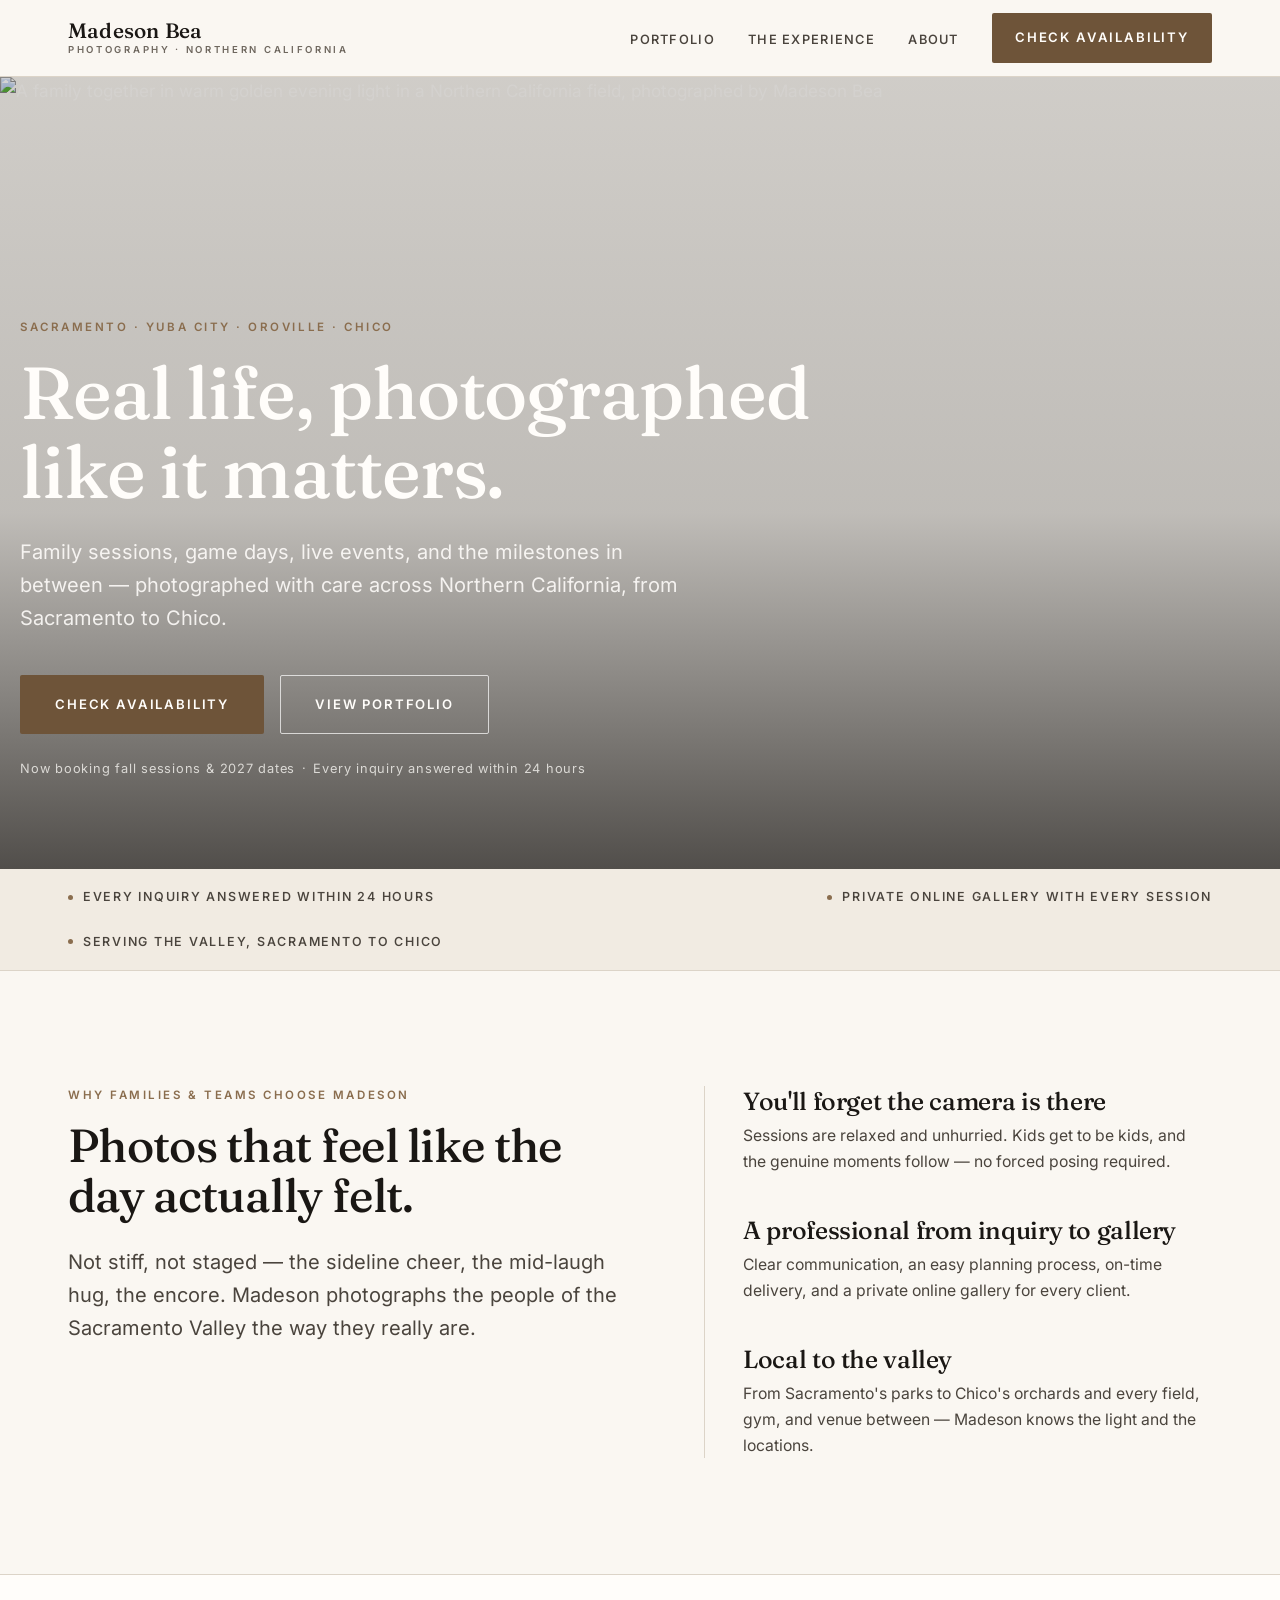
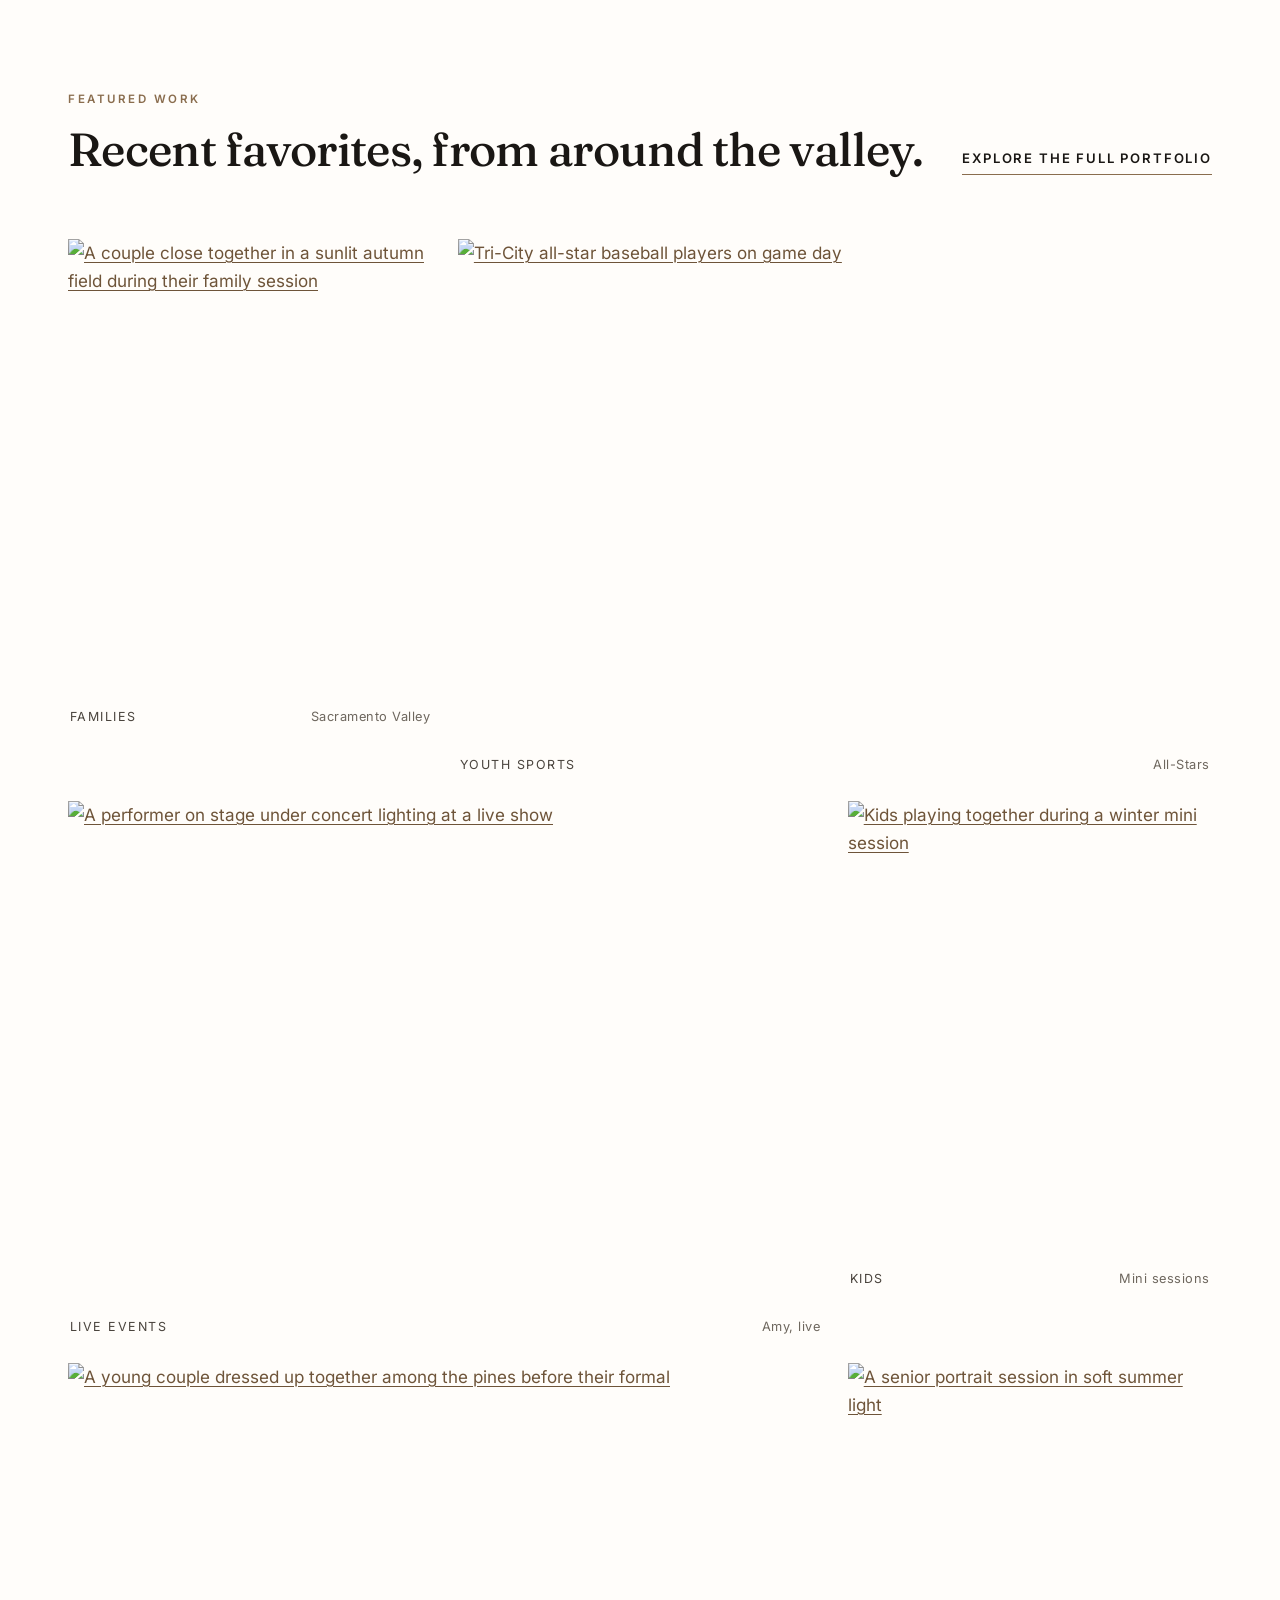
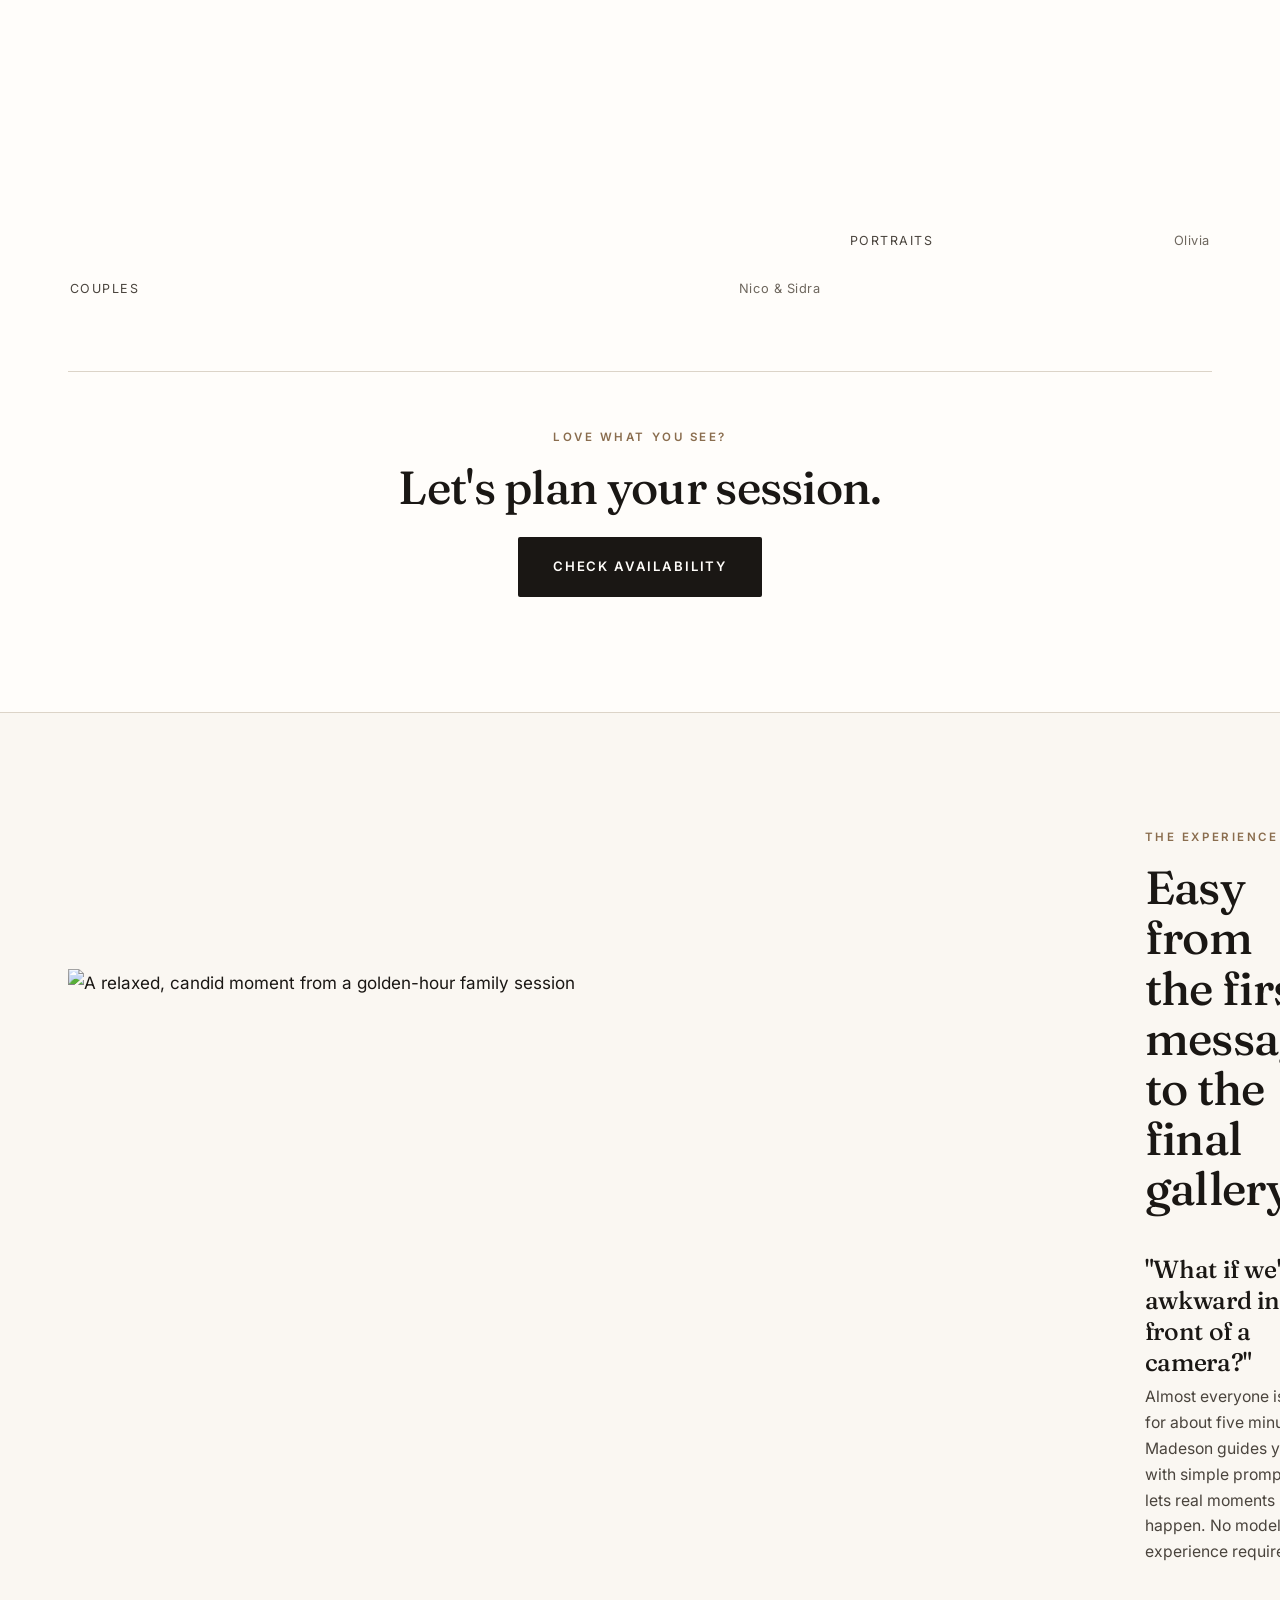
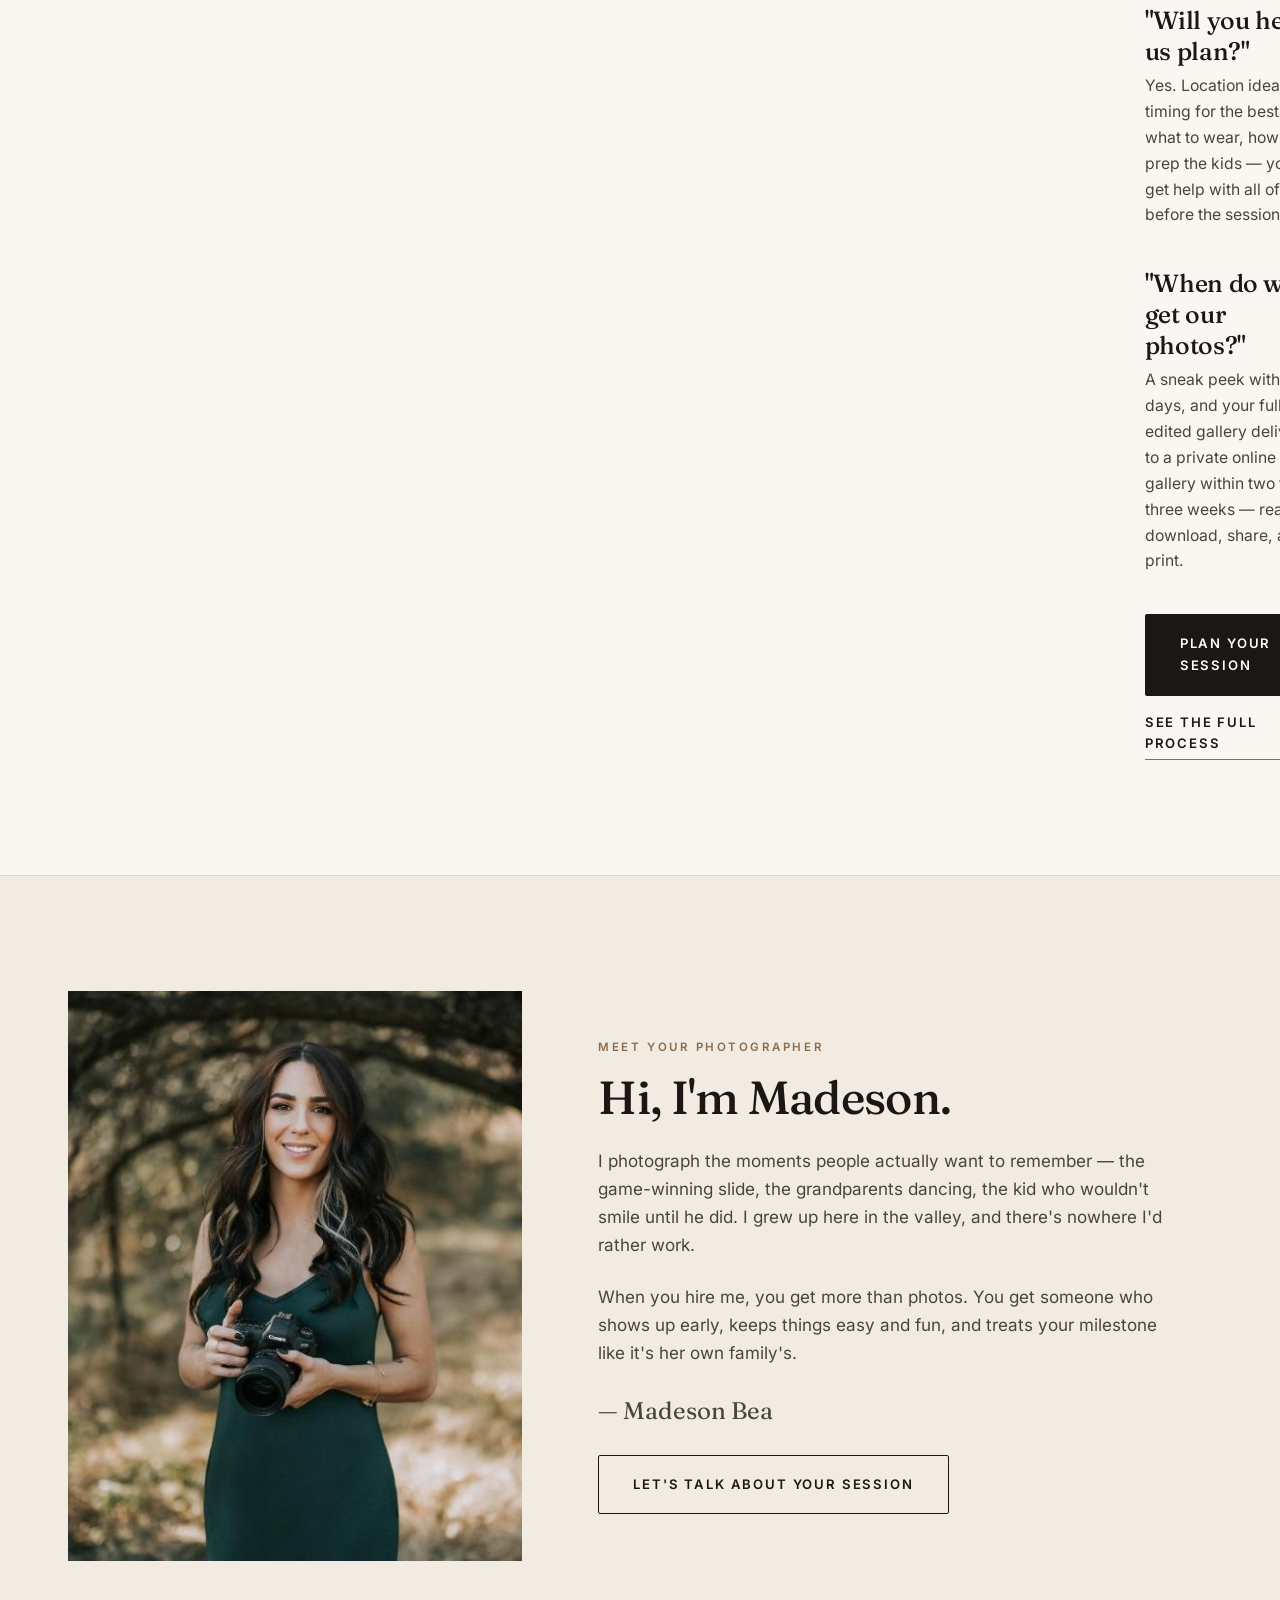
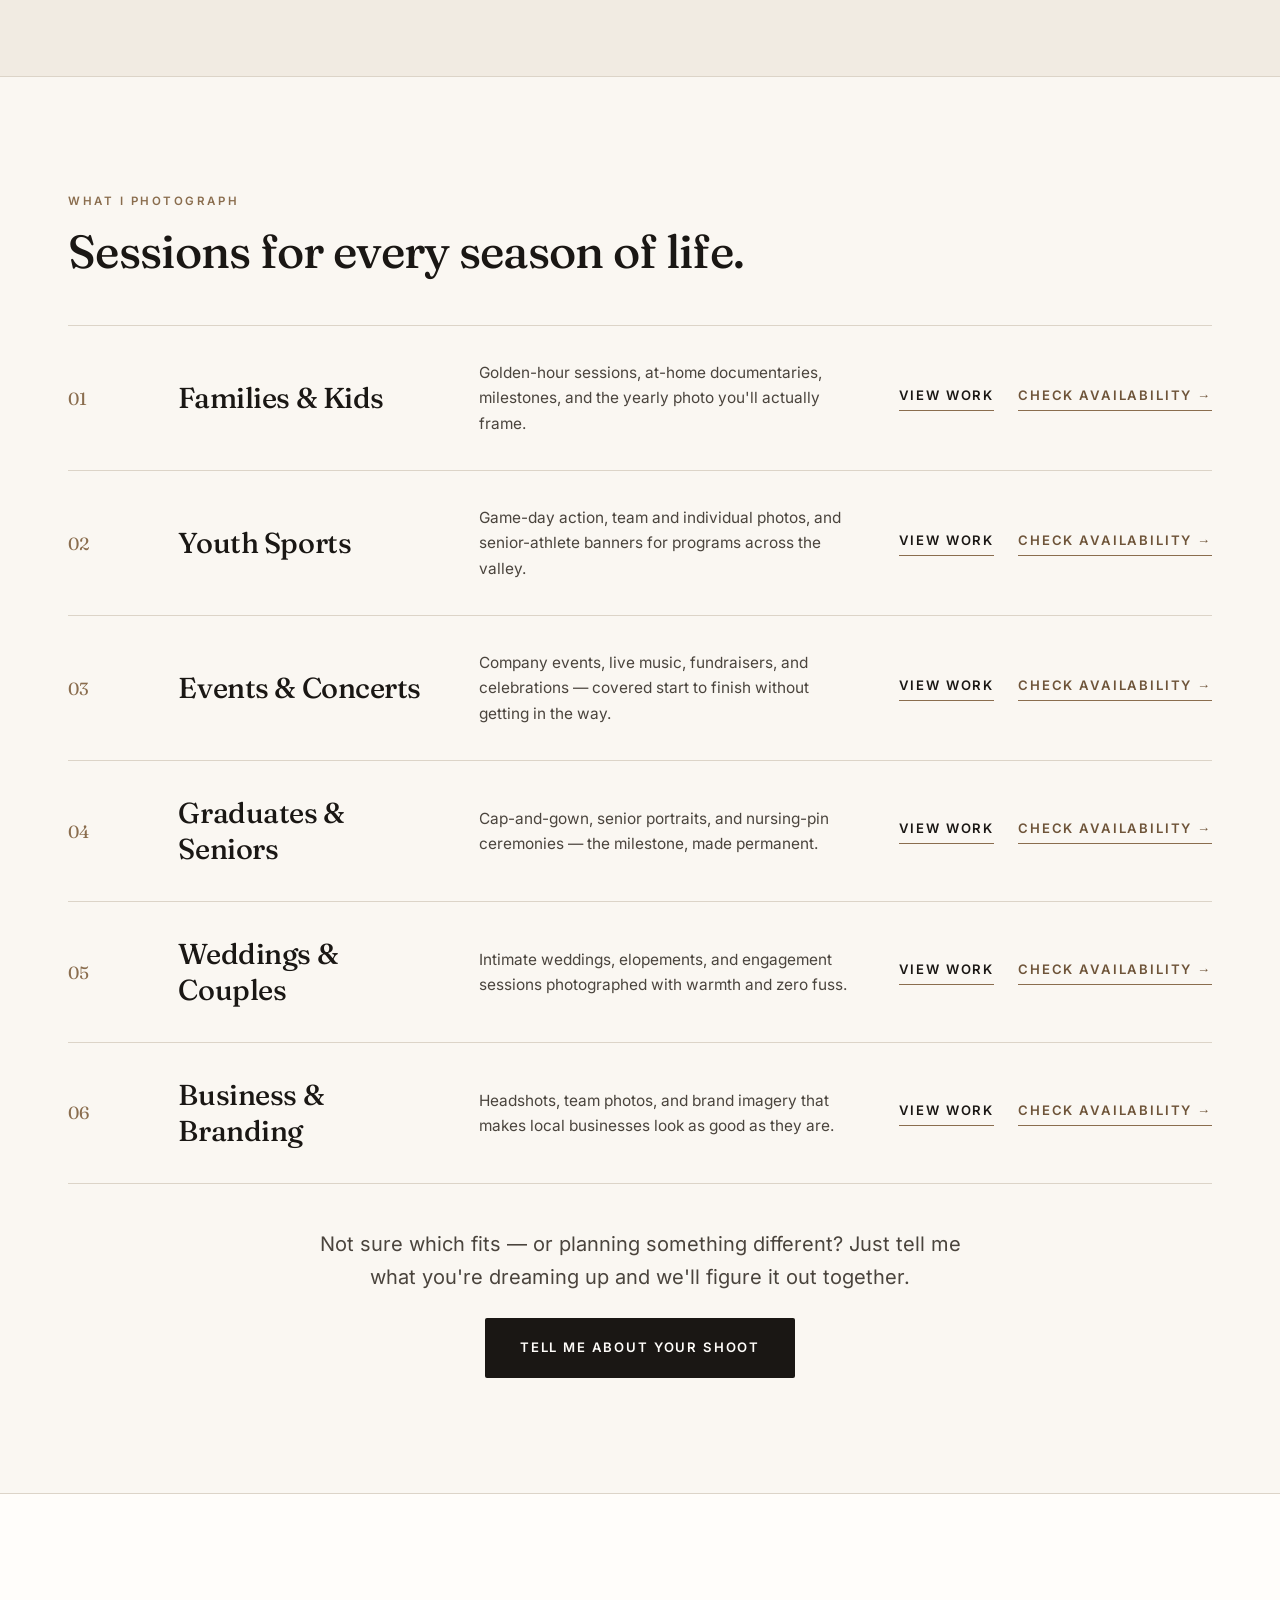
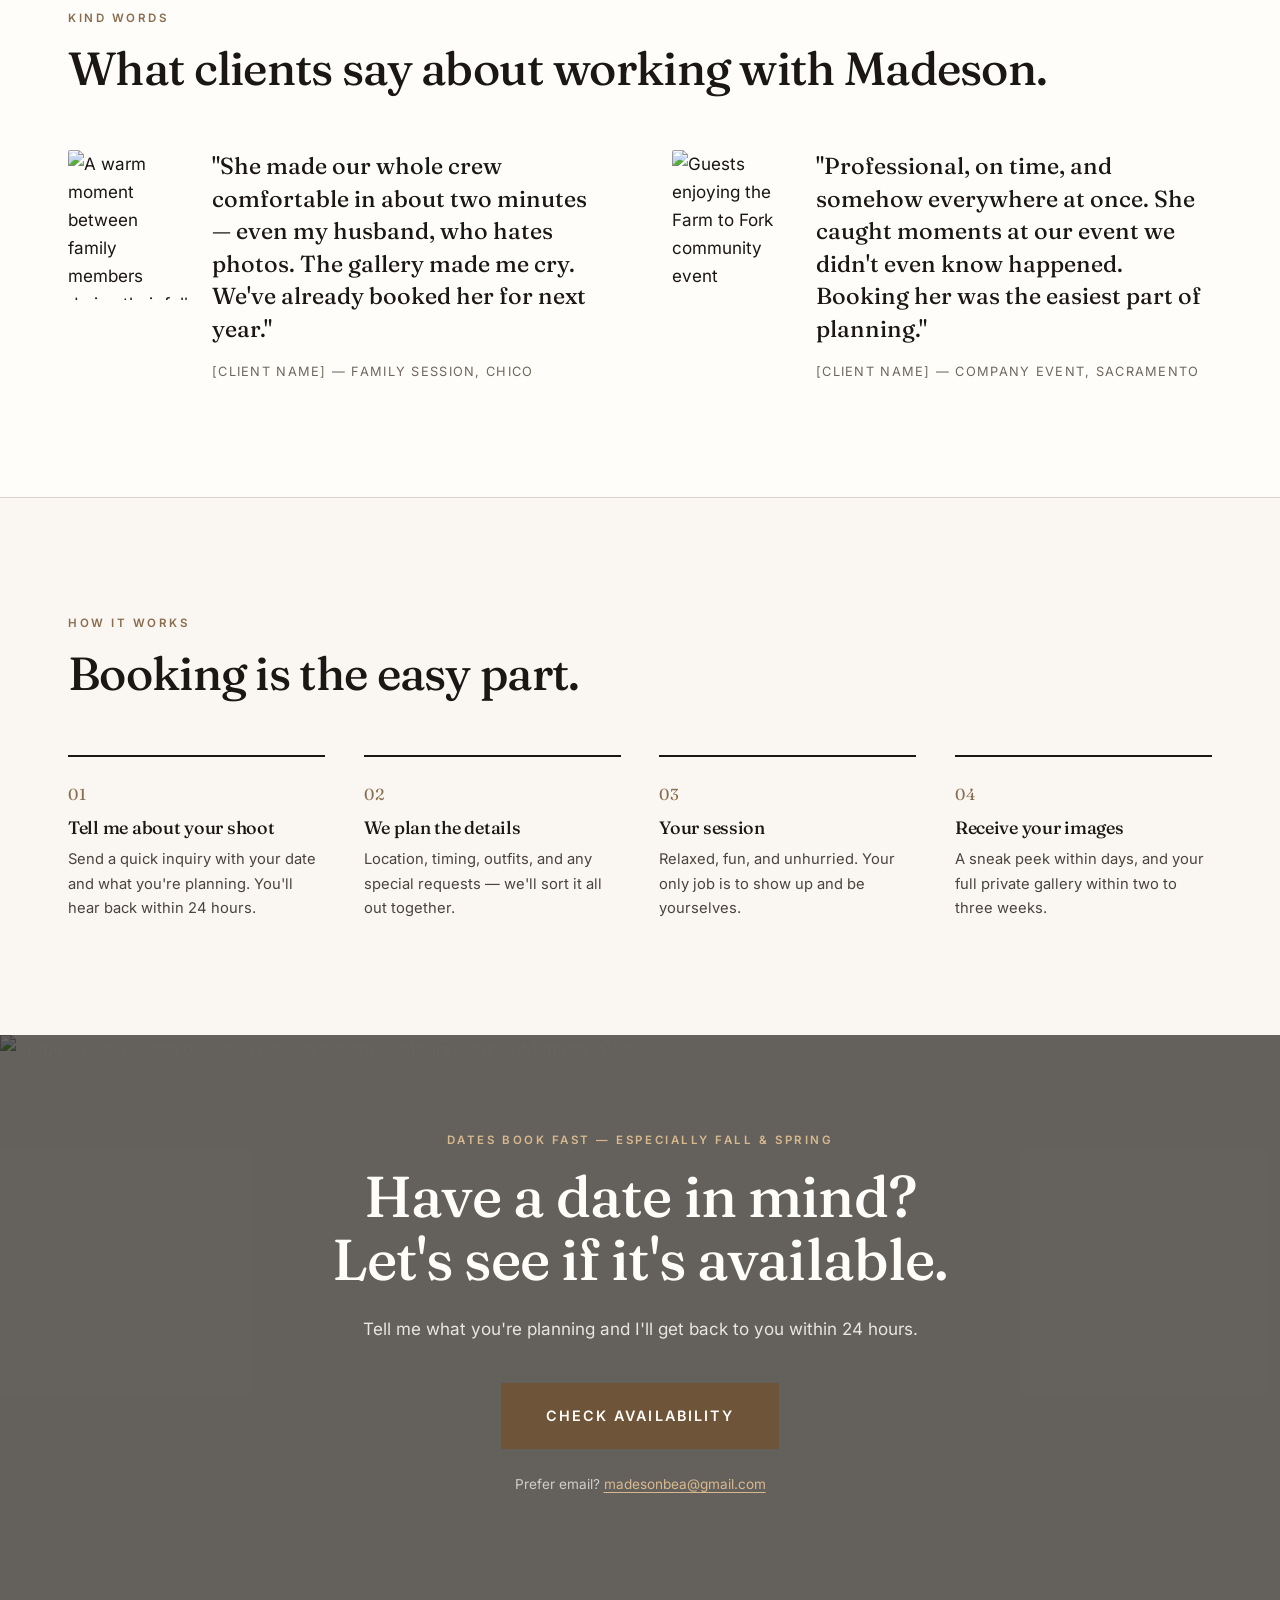
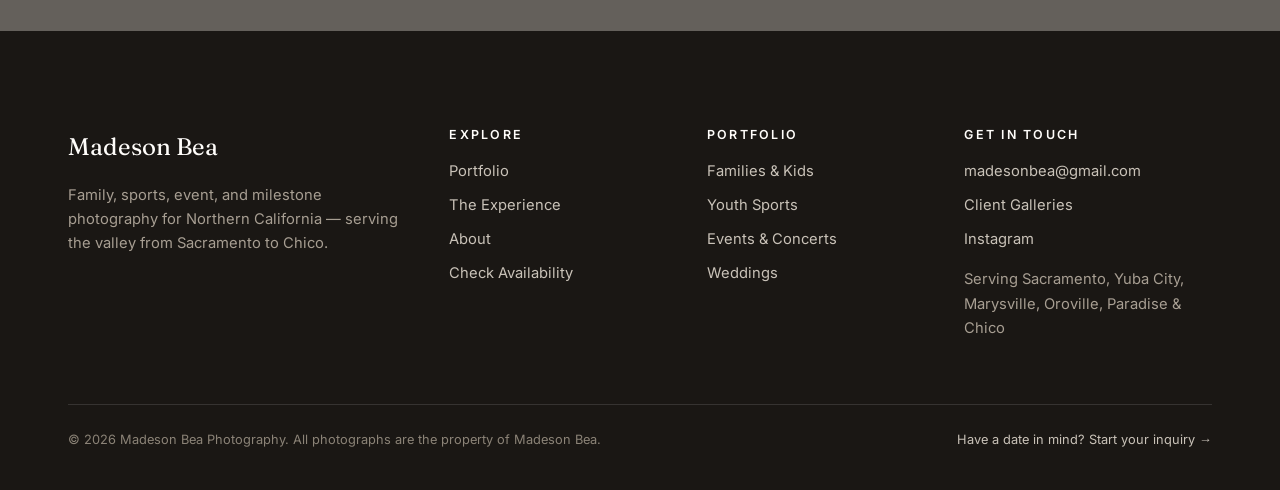
==== madesonbeaphotography/index.html @ 35061e68 "Add Madeson Bea Photography site at /madesonbeaphotography" ====
<!DOCTYPE html>
<html lang="en">
<head>
  <meta charset="UTF-8">
  <meta name="viewport" content="width=device-width, initial-scale=1.0">
  <title>Madeson Bea Photography — Family, Sports &amp; Event Photographer | Sacramento to Chico, CA</title>
  <meta name="description" content="Northern California photographer for family sessions, kids' sports, company events, concerts, graduations, and weddings — serving the valley from Sacramento to Chico. Check availability for your date.">
  <link rel="canonical" href="https://classified-ai.com/madesonbeaphotography/">
  <link rel="preload" as="font" type="font/woff2" href="fonts/fraunces-latin-wght-normal.woff2" crossorigin>
  <link rel="preload" as="font" type="font/woff2" href="fonts/inter-latin-wght-normal.woff2" crossorigin>
  <link rel="stylesheet" href="css/styles.css">
  <link rel="preload" as="image" href="https://images.pixieset.com/02464145/661731ec7bf39ae3f76f536311473e67-cover-large.jpg">
  <script type="application/ld+json">
  {
    "@context": "https://schema.org",
    "@type": "LocalBusiness",
    "additionalType": "https://schema.org/ProfessionalService",
    "name": "Madeson Bea Photography",
    "description": "Family, youth sports, event, concert, graduation, and wedding photography serving Northern California from Sacramento to Chico.",
    "email": "madesonbea@gmail.com",
    "url": "https://classified-ai.com/madesonbeaphotography/",
    "image": "https://images.pixieset.com/02464145/661731ec7bf39ae3f76f536311473e67-cover-large.jpg",
    "priceRange": "$$",
    "areaServed": [
      {"@type": "City", "name": "Sacramento"},
      {"@type": "City", "name": "Yuba City"},
      {"@type": "City", "name": "Marysville"},
      {"@type": "City", "name": "Oroville"},
      {"@type": "City", "name": "Chico"}
    ],
    "knowsAbout": ["Family Photography", "Youth Sports Photography", "Event Photography", "Concert Photography", "Graduation Photography", "Wedding Photography", "Business Photography"]
  }
  </script>
</head>
<body>
  <a class="skip-link" href="#main">Skip to content</a>

  <header class="site-header">
    <div class="wrap nav">
      <a class="brand" href="index.html">Madeson Bea<small>Photography · Northern California</small></a>
      <button class="nav-toggle" aria-expanded="false" aria-label="Open menu">
        <svg width="20" height="14" viewBox="0 0 20 14" fill="none" aria-hidden="true"><path d="M0 1h20M0 7h20M0 13h20" stroke="currentColor" stroke-width="1.5"/></svg>
      </button>
      <ul class="nav-links">
        <li><a href="portfolio.html">Portfolio</a></li>
        <li><a href="experience.html">The Experience</a></li>
        <li><a href="about.html">About</a></li>
        <li><a class="btn btn-bronze" href="inquire.html">Check Availability</a></li>
      </ul>
    </div>
  </header>

  <main id="main">

    <!-- 1 · HERO -->
    <section class="hero" aria-label="Introduction">
      <div class="hero-media">
        <img src="https://images.pixieset.com/02464145/661731ec7bf39ae3f76f536311473e67-cover-large.jpg" width="1500" height="1000" alt="A family together in warm golden evening light in a Northern California field, photographed by Madeson Bea" fetchpriority="high">
        <div class="wrap hero-content">
          <span class="kicker">Sacramento · Yuba City · Oroville · Chico</span>
          <h1>Real life, photographed like it matters.</h1>
          <p class="lede">Family sessions, game days, live events, and the milestones in between — photographed with care across Northern California, from Sacramento to Chico.</p>
          <div class="hero-ctas">
            <a class="btn btn-bronze" href="inquire.html">Check Availability</a>
            <a class="btn btn-ghost-light" href="portfolio.html">View Portfolio</a>
          </div>
          <p class="hero-note">Now booking fall sessions &amp; 2027 dates&ensp;·&ensp;Every inquiry answered within 24 hours</p>
        </div>
      </div>
    </section>

    <!-- 1b · TRUST BAR -->
    <div class="trust-bar" aria-label="What every client gets">
      <div class="wrap trust-items">
        <span>Every inquiry answered within 24 hours</span>
        <span>Private online gallery with every session</span>
        <span>Serving the valley, Sacramento to Chico</span>
      </div>
    </div>

    <!-- 2 · IMMEDIATE CREDIBILITY -->
    <section class="cred" aria-label="Why Madeson">
      <div class="wrap cred-grid">
        <div class="reveal">
          <span class="kicker">Why families &amp; teams choose Madeson</span>
          <h2>Photos that feel like the day actually felt.</h2>
          <p class="lede" style="margin-top:24px;">Not stiff, not staged — the sideline cheer, the mid-laugh hug, the encore. Madeson photographs the people of the Sacramento Valley the way they really are.</p>
        </div>
        <div class="cred-points">
          <div class="reveal">
            <h3>You'll forget the camera is there</h3>
            <p>Sessions are relaxed and unhurried. Kids get to be kids, and the genuine moments follow — no forced posing required.</p>
          </div>
          <div class="reveal">
            <h3>A professional from inquiry to gallery</h3>
            <p>Clear communication, an easy planning process, on-time delivery, and a private online gallery for every client.</p>
          </div>
          <div class="reveal">
            <h3>Local to the valley</h3>
            <p>From Sacramento's parks to Chico's orchards and every field, gym, and venue between — Madeson knows the light and the locations.</p>
          </div>
        </div>
      </div>
    </section>

    <!-- 3 · FEATURED WORK -->
    <section class="work" aria-label="Featured work">
      <div class="wrap">
        <div class="work-head">
          <div>
            <span class="kicker">Featured work</span>
            <h2>Recent favorites, from around the valley.</h2>
          </div>
          <a class="text-link" href="portfolio.html">Explore the full portfolio</a>
        </div>
        <div class="work-grid">
          <figure class="work-item w-b reveal">
            <a href="portfolio.html"><img src="https://images.pixieset.com/02464145/f710ba754392b0a68406586b528cafde-xlarge.jpg" width="960" height="1200" loading="lazy" alt="A couple close together in a sunlit autumn field during their family session"></a>
            <figcaption>Families <em>Sacramento Valley</em></figcaption>
          </figure>
          <figure class="work-item w-a reveal">
            <a href="portfolio.html"><img src="https://images.pixieset.com/228683811/a9910aafc61d6886a5c282b8b9b501db-xlarge.jpg" width="1200" height="800" loading="lazy" alt="Tri-City all-star baseball players on game day"></a>
            <figcaption>Youth sports <em>All-Stars</em></figcaption>
          </figure>
          <figure class="work-item w-a reveal">
            <a href="portfolio.html"><img src="https://images.pixieset.com/803231211/c318d4264d0a77933ed1f059f669ee75-xlarge.jpg" width="1200" height="800" loading="lazy" alt="A performer on stage under concert lighting at a live show"></a>
            <figcaption>Live events <em>Amy, live</em></figcaption>
          </figure>
          <figure class="work-item w-c reveal">
            <a href="portfolio.html"><img src="https://images.pixieset.com/18051355/8999b34cef5873a5334ed3540442bbc1-xlarge.jpg" width="960" height="1200" loading="lazy" alt="Kids playing together during a winter mini session"></a>
            <figcaption>Kids <em>Mini sessions</em></figcaption>
          </figure>
          <figure class="work-item w-d reveal">
            <a href="portfolio.html"><img src="https://images.pixieset.com/69599464/fc766ca4dccf2a004cf5c973e19baa57-xlarge.jpg" width="1200" height="800" loading="lazy" alt="A young couple dressed up together among the pines before their formal"></a>
            <figcaption>Couples <em>Nico &amp; Sidra</em></figcaption>
          </figure>
          <figure class="work-item w-b reveal">
            <a href="portfolio.html"><img src="https://images.pixieset.com/62112226/3b8118d3478e22a7ed75574fa377aa5c-xlarge.jpg" width="960" height="1200" loading="lazy" alt="A senior portrait session in soft summer light"></a>
            <figcaption>Portraits <em>Olivia</em></figcaption>
          </figure>
        </div>
        <div class="work-cta reveal">
          <span class="kicker">Love what you see?</span>
          <h2>Let's plan your session.</h2>
          <a class="btn btn-primary" href="inquire.html">Check Availability</a>
        </div>
      </div>
    </section>

    <!-- 4 · EXPERIENCE / VALUE -->
    <section aria-label="The experience">
      <div class="wrap experience-grid">
        <div class="reveal">
          <img src="https://images.pixieset.com/02464145/117c244c1cbe6e49991718e4f2d7bb05-xlarge.jpg" width="1000" height="1250" style="aspect-ratio:4/5;object-fit:cover;" loading="lazy" alt="A relaxed, candid moment from a golden-hour family session">
        </div>
        <div>
          <span class="kicker">The experience</span>
          <h2 class="reveal">Easy from the first message to the final gallery.</h2>
          <div class="experience-list">
            <div class="reveal">
              <h3>"What if we're awkward in front of a camera?"</h3>
              <p>Almost everyone is — for about five minutes. Madeson guides you with simple prompts and lets real moments happen. No modeling experience required.</p>
            </div>
            <div class="reveal">
              <h3>"Will you help us plan?"</h3>
              <p>Yes. Location ideas, timing for the best light, what to wear, how to prep the kids — you'll get help with all of it before the session.</p>
            </div>
            <div class="reveal">
              <h3>"When do we get our photos?"</h3>
              <p>A sneak peek within days, and your full edited gallery delivered to a private online gallery within two to three weeks — ready to download, share, and print.</p>
            </div>
          </div>
          <div class="hero-ctas" style="margin-top:40px;align-items:center;">
            <a class="btn btn-primary" href="inquire.html">Plan Your Session</a>
            <a class="text-link" href="experience.html">See the full process</a>
          </div>
        </div>
      </div>
    </section>

    <!-- 5 · ABOUT -->
    <section class="about" aria-label="About Madeson">
      <div class="wrap about-grid">
        <div class="reveal">
          <img src="images/madeson.jpg" width="470" height="590" loading="lazy" alt="Portrait of Madeson Bea holding her camera in warm evening light">
        </div>
        <div class="about-copy">
          <span class="kicker">Meet your photographer</span>
          <h2 class="reveal">Hi, I'm Madeson.</h2>
          <p style="margin-top:24px;" class="reveal">I photograph the moments people actually want to remember — the game-winning slide, the grandparents dancing, the kid who wouldn't smile until he did. I grew up here in the valley, and there's nowhere I'd rather work.</p>
          <p class="reveal">When you hire me, you get more than photos. You get someone who shows up early, keeps things easy and fun, and treats your milestone like it's her own family's.</p>
          <p class="about-sign reveal">— Madeson Bea</p>
          <a class="btn btn-ghost reveal" href="inquire.html">Let's Talk About Your Session</a>
        </div>
      </div>
    </section>

    <!-- 6 · SERVICES -->
    <section aria-label="Services">
      <div class="wrap">
        <span class="kicker">What I photograph</span>
        <h2>Sessions for every season of life.</h2>
        <div class="services-list">
          <div class="service-row reveal">
            <span class="service-num">01</span>
            <h3>Families &amp; Kids</h3>
            <p>Golden-hour sessions, at-home documentaries, milestones, and the yearly photo you'll actually frame.</p>
            <span class="service-links"><a class="text-link" href="portfolio.html">View work</a><a class="text-link" href="inquire.html" style="color:var(--bronze-deep);">Check availability →</a></span>
          </div>
          <div class="service-row reveal">
            <span class="service-num">02</span>
            <h3>Youth Sports</h3>
            <p>Game-day action, team and individual photos, and senior-athlete banners for programs across the valley.</p>
            <span class="service-links"><a class="text-link" href="portfolio.html">View work</a><a class="text-link" href="inquire.html" style="color:var(--bronze-deep);">Check availability →</a></span>
          </div>
          <div class="service-row reveal">
            <span class="service-num">03</span>
            <h3>Events &amp; Concerts</h3>
            <p>Company events, live music, fundraisers, and celebrations — covered start to finish without getting in the way.</p>
            <span class="service-links"><a class="text-link" href="portfolio.html">View work</a><a class="text-link" href="inquire.html" style="color:var(--bronze-deep);">Check availability →</a></span>
          </div>
          <div class="service-row reveal">
            <span class="service-num">04</span>
            <h3>Graduates &amp; Seniors</h3>
            <p>Cap-and-gown, senior portraits, and nursing-pin ceremonies — the milestone, made permanent.</p>
            <span class="service-links"><a class="text-link" href="portfolio.html">View work</a><a class="text-link" href="inquire.html" style="color:var(--bronze-deep);">Check availability →</a></span>
          </div>
          <div class="service-row reveal">
            <span class="service-num">05</span>
            <h3>Weddings &amp; Couples</h3>
            <p>Intimate weddings, elopements, and engagement sessions photographed with warmth and zero fuss.</p>
            <span class="service-links"><a class="text-link" href="portfolio.html">View work</a><a class="text-link" href="inquire.html" style="color:var(--bronze-deep);">Check availability →</a></span>
          </div>
          <div class="service-row reveal">
            <span class="service-num">06</span>
            <h3>Business &amp; Branding</h3>
            <p>Headshots, team photos, and brand imagery that makes local businesses look as good as they are.</p>
            <span class="service-links"><a class="text-link" href="portfolio.html">View work</a><a class="text-link" href="inquire.html" style="color:var(--bronze-deep);">Check availability →</a></span>
          </div>
        </div>
        <div class="work-cta reveal" style="border-top:0;padding-top:clamp(28px,4vw,44px);margin-top:0;">
          <p class="lede" style="margin:0 auto 24px;text-align:center;">Not sure which fits — or planning something different? Just tell me what you're dreaming up and we'll figure it out together.</p>
          <a class="btn btn-primary" href="inquire.html">Tell Me About Your Shoot</a>
        </div>
      </div>
    </section>

    <!-- 7 · SOCIAL PROOF -->
    <section class="testimonials" aria-label="Client testimonials">
      <div class="wrap">
        <span class="kicker">Kind words</span>
        <h2>What clients say about working with Madeson.</h2>
        <div class="testimonial-grid">
          <div class="testimonial reveal">
            <img src="https://images.pixieset.com/02464145/40c25718e8122b1ea042264759efe683-xlarge.jpg" width="900" height="1125" style="aspect-ratio:4/5;object-fit:cover;" loading="lazy" alt="A warm moment between family members during their fall session">
            <blockquote>
              <p>"She made our whole crew comfortable in about two minutes — even my husband, who hates photos. The gallery made me cry. We've already booked her for next year."</p>
              <footer>[Client Name] — Family Session, Chico</footer>
            </blockquote>
          </div>
          <div class="testimonial reveal">
            <img src="https://images.pixieset.com/65232956/4af32e735ca5a73c11a537ce8b077cbf-xlarge.jpg" width="900" height="1125" style="aspect-ratio:4/5;object-fit:cover;" loading="lazy" alt="Guests enjoying the Farm to Fork community event">
            <blockquote>
              <p>"Professional, on time, and somehow everywhere at once. She caught moments at our event we didn't even know happened. Booking her was the easiest part of planning."</p>
              <footer>[Client Name] — Company Event, Sacramento</footer>
            </blockquote>
          </div>
        </div>
      </div>
    </section>

    <!-- 8 · SIMPLE BOOKING PROCESS -->
    <section aria-label="How booking works">
      <div class="wrap">
        <span class="kicker">How it works</span>
        <h2>Booking is the easy part.</h2>
        <div class="process-grid">
          <div class="step reveal">
            <span class="step-num">01</span>
            <h3>Tell me about your shoot</h3>
            <p>Send a quick inquiry with your date and what you're planning. You'll hear back within 24 hours.</p>
          </div>
          <div class="step reveal">
            <span class="step-num">02</span>
            <h3>We plan the details</h3>
            <p>Location, timing, outfits, and any special requests — we'll sort it all out together.</p>
          </div>
          <div class="step reveal">
            <span class="step-num">03</span>
            <h3>Your session</h3>
            <p>Relaxed, fun, and unhurried. Your only job is to show up and be yourselves.</p>
          </div>
          <div class="step reveal">
            <span class="step-num">04</span>
            <h3>Receive your images</h3>
            <p>A sneak peek within days, and your full private gallery within two to three weeks.</p>
          </div>
        </div>
      </div>
    </section>

    <!-- 9 · FINAL CONVERSION -->
    <section class="final-cta" aria-label="Check availability">
      <div class="final-cta-media">
        <img src="https://images.pixieset.com/803231211/f9e4f0754c1e89384c39f50587c417ca-xlarge.jpg" width="1024" height="683" loading="lazy" alt="Stage lights glowing over a live performance photographed by Madeson Bea">
        <div class="wrap final-cta-content">
          <span class="kicker" style="color:#D8B98F;">Dates book fast — especially fall &amp; spring</span>
          <h2>Have a date in mind?<br>Let's see if it's available.</h2>
          <p>Tell me what you're planning and I'll get back to you within 24 hours.</p>
          <a class="btn btn-bronze" href="inquire.html" style="font-size:0.9rem;padding:20px 44px;">Check Availability</a>
          <p style="margin-top:24px;font-size:0.85rem;color:rgba(255,253,250,0.7);">Prefer email? <a href="mailto:madesonbea@gmail.com" style="color:#D8B98F;">madesonbea@gmail.com</a></p>
        </div>
      </div>
    </section>

  </main>

  <!-- 10 · FOOTER -->
  <footer class="site-footer">
    <div class="wrap">
      <div class="footer-grid">
        <div>
          <p class="footer-brand">Madeson Bea</p>
          <p>Family, sports, event, and milestone photography for Northern California — serving the valley from Sacramento to Chico.</p>
        </div>
        <nav aria-label="Footer">
          <h3>Explore</h3>
          <ul>
            <li><a href="portfolio.html">Portfolio</a></li>
            <li><a href="experience.html">The Experience</a></li>
            <li><a href="about.html">About</a></li>
            <li><a href="inquire.html">Check Availability</a></li>
          </ul>
        </nav>
        <div>
          <h3>Portfolio</h3>
          <ul>
            <li><a href="portfolio.html#families">Families &amp; Kids</a></li>
            <li><a href="portfolio.html#sports">Youth Sports</a></li>
            <li><a href="portfolio.html#events">Events &amp; Concerts</a></li>
            <li><a href="portfolio.html#weddings">Weddings</a></li>
          </ul>
        </div>
        <div>
          <h3>Get in touch</h3>
          <ul>
            <li><a href="mailto:madesonbea@gmail.com">madesonbea@gmail.com</a></li>
            <li><a href="https://madesonbeaphotography.pixieset.com" rel="noopener">Client Galleries</a></li>
            <li><a href="https://www.instagram.com/madesonbeaphotography/" rel="noopener">Instagram</a></li>
          </ul>
          <p style="margin-top:16px;color:#A79E92;">Serving Sacramento, Yuba City, Marysville, Oroville, Paradise &amp; Chico</p>
        </div>
      </div>
      <div class="footer-bottom">
        <p>© <span id="year">2026</span> Madeson Bea Photography. All photographs are the property of Madeson Bea.</p>
        <p><a href="inquire.html">Have a date in mind? Start your inquiry →</a></p>
      </div>
    </div>
  </footer>

  <!-- Mobile sticky booking bar -->
  <div class="sticky-book" aria-hidden="false">
    <a class="btn" href="inquire.html">Check Availability</a>
  </div>

  <script src="js/main.js"></script>
</body>
</html>
---- madesonbeaphotography/css/styles.css ----
/* ============================================================
   Madeson Bea Photography — design system
   Editorial, photography-first, conversion-focused.
   Palette: warm off-white / ink / muted bronze accent.
   ============================================================ */

/* Self-hosted variable fonts (single WOFF2 each — all weights included) */
@font-face {
  font-family: "Fraunces";
  font-style: normal;
  font-weight: 100 900;
  font-display: swap;
  src: url("../fonts/fraunces-latin-wght-normal.woff2") format("woff2-variations");
}
@font-face {
  font-family: "Inter";
  font-style: normal;
  font-weight: 100 900;
  font-display: swap;
  src: url("../fonts/inter-latin-wght-normal.woff2") format("woff2-variations");
}

:root {
  --paper: #FAF7F2;
  --paper-deep: #F1EBE2;
  --ink: #1A1714;
  --ink-soft: #4A443D;
  --ink-faint: #6E675E;
  --bronze: #8A6D4E;
  --bronze-deep: #6E5439;
  --hairline: #DCD4C8;
  --white: #FFFDFA;

  --font-display: "Fraunces", Georgia, "Times New Roman", serif;
  --font-body: "Inter", -apple-system, BlinkMacSystemFont, "Segoe UI", sans-serif;

  --space-1: 8px;
  --space-2: 16px;
  --space-3: 24px;
  --space-4: 40px;
  --space-5: 64px;
  --space-6: 96px;
  --space-7: 140px;

  --maxw: 1240px;
  --radius: 2px;
}

* { margin: 0; padding: 0; box-sizing: border-box; }

html { scroll-behavior: smooth; }
@media (prefers-reduced-motion: reduce) {
  html { scroll-behavior: auto; }
}

body {
  font-family: var(--font-body);
  font-size: 17px;
  line-height: 1.65;
  color: var(--ink);
  background: var(--paper);
  -webkit-font-smoothing: antialiased;
  text-rendering: optimizeLegibility;
}

img { display: block; max-inline-size: 100%; block-size: auto; }

a { color: var(--bronze-deep); text-decoration-thickness: 1px; text-underline-offset: 3px; }
a:hover { color: var(--ink); }

::selection { background: var(--bronze); color: var(--white); }

/* Skip link */
.skip-link {
  position: absolute; left: -9999px; top: 0; z-index: 200;
  background: var(--ink); color: var(--white); padding: 12px 20px;
}
.skip-link:focus { left: 0; }

/* ---------- Typography ---------- */

h1, h2, h3, .display {
  font-family: var(--font-display);
  font-weight: 480;
  line-height: 1.08;
  letter-spacing: -0.015em;
  color: var(--ink);
}

h1 { font-size: clamp(2.6rem, 6.2vw, 4.6rem); }
h2 { font-size: clamp(1.9rem, 3.8vw, 2.9rem); }
h3 { font-size: clamp(1.25rem, 2vw, 1.55rem); line-height: 1.25; }

.kicker {
  display: block;
  font-family: var(--font-body);
  font-size: 0.72rem;
  font-weight: 600;
  letter-spacing: 0.22em;
  text-transform: uppercase;
  color: var(--bronze);
  margin-bottom: var(--space-2);
}

.lede { font-size: clamp(1.05rem, 1.6vw, 1.25rem); color: var(--ink-soft); max-width: 34em; }

/* ---------- Layout ---------- */

.wrap { max-width: var(--maxw); margin: 0 auto; padding: 0 clamp(20px, 4vw, 48px); }

section { padding: clamp(72px, 9vw, 140px) 0; }
section.tight { padding: clamp(48px, 6vw, 88px) 0; }

.rule { border: 0; border-top: 1px solid var(--hairline); }

/* ---------- Buttons ---------- */

.btn {
  display: inline-flex; align-items: center; justify-content: center; gap: 10px;
  font-family: var(--font-body);
  font-size: 0.82rem; font-weight: 600;
  letter-spacing: 0.14em; text-transform: uppercase;
  text-decoration: none;
  padding: 18px 34px;
  min-height: 48px;
  border-radius: var(--radius);
  border: 1px solid transparent;
  cursor: pointer;
  transition: background-color .25s ease, color .25s ease, border-color .25s ease;
}

.btn-primary { background: var(--ink); color: var(--white); }
.btn-primary:hover { background: var(--bronze-deep); color: var(--white); }

.btn-bronze { background: var(--bronze-deep); color: var(--white); }
.btn-bronze:hover { background: var(--ink); color: var(--white); }

.btn-ghost { background: transparent; color: var(--ink); border-color: var(--ink); }
.btn-ghost:hover { background: var(--ink); color: var(--white); }

.btn-ghost-light { background: transparent; color: var(--white); border-color: rgba(255,255,255,.7); }
.btn-ghost-light:hover { background: var(--white); color: var(--ink); }

.btn:focus-visible, a:focus-visible {
  outline: 2px solid var(--bronze-deep); outline-offset: 3px;
}

.text-link {
  font-size: 0.82rem; font-weight: 600; letter-spacing: 0.14em; text-transform: uppercase;
  color: var(--ink); text-decoration: none; border-bottom: 1px solid var(--bronze);
  padding-bottom: 4px;
}
.text-link:hover { color: var(--bronze-deep); }

/* ---------- Header ---------- */

.site-header {
  position: sticky; top: 0; z-index: 100;
  background: rgba(250, 247, 242, 0.92);
  backdrop-filter: blur(10px);
  border-bottom: 1px solid var(--hairline);
}

.nav {
  display: flex; align-items: center; justify-content: space-between;
  height: 76px; gap: var(--space-3);
}

.brand {
  font-family: var(--font-display); font-size: 1.3rem; font-weight: 520;
  letter-spacing: 0.01em; color: var(--ink); text-decoration: none; line-height: 1.1;
}
.brand small { display: block; font-family: var(--font-body); font-size: 0.6rem; font-weight: 600; letter-spacing: 0.28em; text-transform: uppercase; color: var(--ink-faint); margin-top: 2px; }

.nav-links { display: flex; align-items: center; gap: clamp(18px, 2.6vw, 36px); list-style: none; }
.nav-links a:not(.btn) {
  font-size: 0.8rem; font-weight: 550; letter-spacing: 0.1em; text-transform: uppercase;
  color: var(--ink-soft); text-decoration: none; padding: 8px 0;
}
.nav-links a:not(.btn):hover, .nav-links a[aria-current="page"]:not(.btn) { color: var(--ink); }
.nav-links a[aria-current="page"]:not(.btn) { border-bottom: 1px solid var(--bronze); }

.nav .btn { padding: 13px 22px; }

.nav-toggle {
  display: none; background: none; border: 1px solid var(--hairline); border-radius: var(--radius);
  width: 48px; height: 48px; cursor: pointer; color: var(--ink);
}

@media (max-width: 880px) {
  .nav-toggle { display: inline-flex; align-items: center; justify-content: center; }
  .nav-links {
    position: absolute; top: 76px; left: 0; right: 0;
    background: var(--paper); border-bottom: 1px solid var(--hairline);
    flex-direction: column; align-items: flex-start;
    padding: var(--space-3) clamp(20px, 4vw, 48px) var(--space-4);
    gap: var(--space-3);
    display: none;
  }
  .nav-links.open { display: flex; }
  .nav-links .btn { width: 100%; }
}

/* ---------- Hero ---------- */

.hero { position: relative; padding: 0; color: var(--white); }
.hero-media { position: relative; min-height: min(88vh, 860px); display: flex; align-items: flex-end; }
.hero-media > img {
  position: absolute; inset: 0; width: 100%; height: 100%; object-fit: cover;
}
.hero-media::after {
  content: ""; position: absolute; inset: 0;
  background: linear-gradient(to top, rgba(16,13,10,0.72) 0%, rgba(16,13,10,0.25) 45%, rgba(16,13,10,0.18) 100%);
}
.hero-content {
  position: relative; z-index: 2; width: 100%;
  padding: clamp(88px, 12vw, 150px) 0 clamp(56px, 7vw, 96px);
}
.hero h1 { color: var(--white); max-width: 12.5em; }
.hero .lede { color: rgba(255, 253, 250, 0.88); margin-top: var(--space-3); }
.hero-ctas { display: flex; flex-wrap: wrap; gap: var(--space-2); margin-top: var(--space-4); }
.hero-note { margin-top: var(--space-3); font-size: 0.8rem; letter-spacing: 0.06em; color: rgba(255,253,250,0.75); }

/* ---------- Trust bar ---------- */

.trust-bar { background: var(--paper-deep); border-bottom: 1px solid var(--hairline); }
.trust-items {
  display: flex; justify-content: space-between; gap: var(--space-3); flex-wrap: wrap;
  padding-top: 18px; padding-bottom: 18px;
  font-size: 0.78rem; font-weight: 550; letter-spacing: 0.14em; text-transform: uppercase;
  color: var(--ink-soft);
}
.trust-items span { display: inline-flex; align-items: center; gap: 10px; }
.trust-items span::before { content: ""; width: 5px; height: 5px; border-radius: 50%; background: var(--bronze); }
@media (max-width: 720px) {
  .trust-items { flex-direction: column; gap: 10px; }
}

/* ---------- Credibility ---------- */

.cred { background: var(--paper); }
.cred-grid { display: grid; grid-template-columns: 1.1fr 1fr; gap: clamp(32px, 6vw, 96px); align-items: start; }
.cred-points { display: grid; gap: var(--space-4); border-left: 1px solid var(--hairline); padding-left: clamp(24px, 3vw, 48px); }
.cred-points h3 { margin-bottom: 6px; }
.cred-points p { color: var(--ink-soft); font-size: 0.98rem; max-width: 30em; }
@media (max-width: 820px) {
  .cred-grid { grid-template-columns: 1fr; }
  .cred-points { border-left: 0; padding-left: 0; border-top: 1px solid var(--hairline); padding-top: var(--space-4); }
}

/* ---------- Featured work ---------- */

.work { background: var(--white); border-top: 1px solid var(--hairline); border-bottom: 1px solid var(--hairline); }
.work-head { display: flex; align-items: flex-end; justify-content: space-between; gap: var(--space-3); margin-bottom: clamp(32px, 5vw, 64px); flex-wrap: wrap; }

.work-grid {
  display: grid;
  grid-template-columns: repeat(6, 1fr);
  gap: clamp(14px, 2vw, 28px);
}
.work-item { position: relative; overflow: hidden; text-decoration: none; display: block; }
.work-item img { width: 100%; height: auto; object-fit: cover; transition: transform .6s ease; }
.w-a img { aspect-ratio: 3 / 2; }
.w-b img, .w-c img { aspect-ratio: 4 / 5; }
.work-item:hover img { transform: scale(1.025); }
.work-item figcaption {
  display: flex; justify-content: space-between; align-items: baseline; gap: 12px;
  padding: 12px 2px 0;
  font-size: 0.78rem; letter-spacing: 0.12em; text-transform: uppercase; color: var(--ink-soft);
}
.work-item figcaption em { font-style: normal; color: var(--ink-faint); letter-spacing: 0.04em; text-transform: none; font-size: 0.8rem; }
.w-a { grid-column: span 4; } /* landscape large */
.w-b { grid-column: span 2; } /* portrait */
.w-c { grid-column: span 2; }
.w-d { grid-column: span 4; }
@media (max-width: 720px) {
  .work-grid { grid-template-columns: 1fr 1fr; }
  .w-a, .w-b, .w-c, .w-d { grid-column: span 2; }
}

.work-cta {
  margin-top: clamp(40px, 6vw, 72px);
  text-align: center;
  border-top: 1px solid var(--hairline);
  padding-top: clamp(36px, 5vw, 56px);
}
.work-cta h2 { max-width: 18em; margin: 0 auto var(--space-3); }

/* ---------- Experience ---------- */

.experience-grid { display: grid; grid-template-columns: 1fr 1.1fr; gap: clamp(32px, 6vw, 96px); align-items: center; }
.experience-list { display: grid; gap: var(--space-4); margin-top: var(--space-4); }
.experience-list h3 { margin-bottom: 6px; }
.experience-list p { color: var(--ink-soft); font-size: 0.98rem; max-width: 32em; }
@media (max-width: 820px) { .experience-grid { grid-template-columns: 1fr; } }

/* ---------- About ---------- */

.about { background: var(--paper-deep); border-top: 1px solid var(--hairline); border-bottom: 1px solid var(--hairline); }
.about-grid { display: grid; grid-template-columns: 0.85fr 1.15fr; gap: clamp(32px, 6vw, 96px); align-items: center; }
.about-copy p { color: var(--ink-soft); margin-bottom: var(--space-3); max-width: 34em; }
.about-sign { font-family: var(--font-display); font-size: 1.5rem; color: var(--ink); margin: var(--space-3) 0 var(--space-4); }
@media (max-width: 820px) { .about-grid { grid-template-columns: 1fr; } }

/* ---------- Services ---------- */

.services-list { border-top: 1px solid var(--hairline); margin-top: clamp(28px, 4vw, 48px); }
.service-row {
  display: grid; grid-template-columns: 72px 1.1fr 1.6fr auto;
  gap: clamp(16px, 3vw, 40px); align-items: center;
  padding: clamp(22px, 3vw, 34px) 0;
  border-bottom: 1px solid var(--hairline);
}
.service-num { font-family: var(--font-display); font-size: 1.1rem; color: var(--bronze); }
.service-row h3 { font-size: clamp(1.3rem, 2.4vw, 1.8rem); }
.service-row p { color: var(--ink-soft); font-size: 0.96rem; max-width: 34em; }
.service-links { display: flex; gap: var(--space-3); align-items: center; white-space: nowrap; }
@media (max-width: 880px) {
  .service-row { grid-template-columns: 1fr; gap: 10px; }
  .service-num { display: none; }
  .service-links { white-space: normal; }
}

/* ---------- Testimonials ---------- */

.testimonials { background: var(--white); border-top: 1px solid var(--hairline); border-bottom: 1px solid var(--hairline); }
.testimonial-grid { display: grid; grid-template-columns: 1fr 1fr; gap: clamp(28px, 5vw, 72px); margin-top: clamp(32px, 5vw, 56px); }
.testimonial { display: grid; grid-template-columns: 120px 1fr; gap: var(--space-3); align-items: start; }
.testimonial img { border-radius: var(--radius); }
blockquote p {
  font-family: var(--font-display); font-size: clamp(1.15rem, 1.9vw, 1.45rem);
  line-height: 1.4; color: var(--ink); font-weight: 450;
}
blockquote footer { margin-top: var(--space-2); font-size: 0.8rem; letter-spacing: 0.1em; text-transform: uppercase; color: var(--ink-faint); }
@media (max-width: 820px) { .testimonial-grid { grid-template-columns: 1fr; } }

/* ---------- Process ---------- */

.process-grid { display: grid; grid-template-columns: repeat(4, 1fr); gap: clamp(20px, 3vw, 40px); margin-top: clamp(32px, 5vw, 56px); counter-reset: step; }
.step { border-top: 2px solid var(--ink); padding-top: var(--space-3); }
.step-num { font-family: var(--font-display); color: var(--bronze); font-size: 1rem; letter-spacing: 0.08em; margin-bottom: 10px; display: block; }
.step h3 { font-size: 1.12rem; margin-bottom: 8px; }
.step p { font-size: 0.92rem; color: var(--ink-soft); }
@media (max-width: 880px) { .process-grid { grid-template-columns: 1fr 1fr; } }
@media (max-width: 520px) { .process-grid { grid-template-columns: 1fr; } }

/* ---------- Final CTA ---------- */

.final-cta { position: relative; color: var(--white); padding: 0; }
.final-cta-media { position: relative; min-height: 520px; display: flex; align-items: center; }
.final-cta-media > img { position: absolute; inset: 0; width: 100%; height: 100%; object-fit: cover; }
.final-cta-media::after { content: ""; position: absolute; inset: 0; background: rgba(24, 19, 14, 0.66); }
.final-cta-content { position: relative; z-index: 2; width: 100%; text-align: center; padding: var(--space-6) 0; }
.final-cta h2 { color: var(--white); font-size: clamp(2.2rem, 5vw, 3.6rem); max-width: 16em; margin: 0 auto; }
.final-cta p { color: rgba(255,253,250,0.85); margin: var(--space-3) auto var(--space-4); max-width: 36em; }

/* ---------- Footer ---------- */

.site-footer { background: var(--ink); color: #C9C2B8; padding: var(--space-6) 0 var(--space-4); font-size: 0.92rem; }
.footer-grid { display: grid; grid-template-columns: 1.6fr 1fr 1fr 1.2fr; gap: clamp(28px, 4vw, 56px); }
.site-footer h3 { color: var(--white); font-size: 0.78rem; font-family: var(--font-body); font-weight: 600; letter-spacing: 0.18em; text-transform: uppercase; margin-bottom: var(--space-2); }
.site-footer ul { list-style: none; display: grid; gap: 10px; }
.site-footer a { color: #C9C2B8; text-decoration: none; }
.site-footer a:hover { color: var(--white); text-decoration: underline; }
.footer-brand { font-family: var(--font-display); font-size: 1.5rem; color: var(--white); }
.footer-brand + p { margin-top: var(--space-2); max-width: 26em; color: #A79E92; }
.footer-bottom { border-top: 1px solid rgba(255,255,255,0.12); margin-top: var(--space-5); padding-top: var(--space-3); display: flex; justify-content: space-between; gap: var(--space-2); flex-wrap: wrap; font-size: 0.8rem; color: #8B8377; }
@media (max-width: 820px) { .footer-grid { grid-template-columns: 1fr 1fr; } }
@media (max-width: 520px) { .footer-grid { grid-template-columns: 1fr; } }

/* ---------- Mobile sticky booking bar ---------- */

.sticky-book {
  position: fixed; left: 0; right: 0; bottom: 0; z-index: 90;
  display: none;
  background: rgba(26, 23, 20, 0.96);
  padding: 10px 16px calc(10px + env(safe-area-inset-bottom));
  transform: translateY(110%);
  transition: transform .35s ease;
}
.sticky-book.visible { transform: translateY(0); }
.sticky-book .btn { width: 100%; background: var(--bronze-deep); color: var(--white); }
@media (max-width: 720px) { .sticky-book { display: block; } }
@media (prefers-reduced-motion: reduce) { .sticky-book { transition: none; } }
body.has-sticky { scroll-padding-bottom: 80px; }
@media (max-width: 720px) { body.has-sticky { padding-bottom: 0; } }

/* ---------- Reveal on scroll (motion-safe only) ---------- */

@media (prefers-reduced-motion: no-preference) {
  .reveal { opacity: 0; transform: translateY(18px); transition: opacity .7s ease, transform .7s ease; }
  .reveal.in { opacity: 1; transform: none; }
}

/* ---------- Page hero (interior pages) ---------- */

.page-head { padding: clamp(64px, 8vw, 110px) 0 clamp(36px, 5vw, 64px); }
.page-head .lede { margin-top: var(--space-3); }

/* ---------- Portfolio ---------- */

.filter-bar { display: flex; flex-wrap: wrap; gap: 10px; margin: var(--space-4) 0 var(--space-5); }
.filter-btn {
  font-size: 0.76rem; font-weight: 600; letter-spacing: 0.12em; text-transform: uppercase;
  background: none; border: 1px solid var(--hairline); color: var(--ink-soft);
  padding: 12px 18px; min-height: 44px; border-radius: var(--radius); cursor: pointer;
}
.filter-btn:hover { border-color: var(--ink); color: var(--ink); }
.filter-btn[aria-pressed="true"] { background: var(--ink); border-color: var(--ink); color: var(--white); }

.pf-grid { display: grid; grid-template-columns: repeat(6, 1fr); gap: clamp(14px, 2vw, 28px); }
.pf-grid .work-item.hidden { display: none; }

.pf-cta { text-align: center; margin-top: clamp(48px, 7vw, 88px); border-top: 1px solid var(--hairline); padding-top: clamp(40px, 5vw, 64px); }
.pf-cta h2 { max-width: 18em; margin: 0 auto var(--space-3); }

/* ---------- Inquire ---------- */

.inquire-grid { display: grid; grid-template-columns: 1.15fr 0.85fr; gap: clamp(36px, 6vw, 96px); align-items: start; }
@media (max-width: 880px) { .inquire-grid { grid-template-columns: 1fr; } }

.form-field { margin-bottom: var(--space-3); }
.form-field label { display: block; font-size: 0.78rem; font-weight: 600; letter-spacing: 0.14em; text-transform: uppercase; color: var(--ink-soft); margin-bottom: 8px; }
.form-field label .optional { text-transform: none; letter-spacing: 0.02em; font-weight: 400; color: var(--ink-faint); }
.form-field input, .form-field select, .form-field textarea {
  width: 100%; font-family: var(--font-body); font-size: 1rem; color: var(--ink);
  background: var(--white); border: 1px solid var(--hairline); border-radius: var(--radius);
  padding: 14px 16px; min-height: 48px;
}
.form-field textarea { min-height: 140px; resize: vertical; }
.form-field input:focus, .form-field select:focus, .form-field textarea:focus {
  outline: 2px solid var(--bronze-deep); outline-offset: 1px; border-color: var(--bronze-deep);
}
.form-row { display: grid; grid-template-columns: 1fr 1fr; gap: var(--space-3); }
@media (max-width: 560px) { .form-row { grid-template-columns: 1fr; } }
.form-note { font-size: 0.86rem; color: var(--ink-faint); margin-top: var(--space-2); }

.inquire-aside { position: sticky; top: 100px; display: grid; gap: var(--space-4); }
.aside-card { border: 1px solid var(--hairline); background: var(--white); padding: var(--space-4); }
.aside-card h3 { margin-bottom: var(--space-2); }
.aside-card p { color: var(--ink-soft); font-size: 0.95rem; }
.next-steps { list-style: none; display: grid; gap: var(--space-2); margin-top: var(--space-2); }
.next-steps li { display: grid; grid-template-columns: 34px 1fr; gap: 12px; align-items: baseline; font-size: 0.95rem; color: var(--ink-soft); }
.next-steps .n { font-family: var(--font-display); color: var(--bronze); }

.confirmation { text-align: center; padding: clamp(56px, 8vw, 110px) 0; display: none; }
.confirmation.visible { display: block; }
.confirmation h2 { max-width: 16em; margin: 0 auto var(--space-3); }
.confirmation p { color: var(--ink-soft); max-width: 34em; margin: 0 auto var(--space-2); }
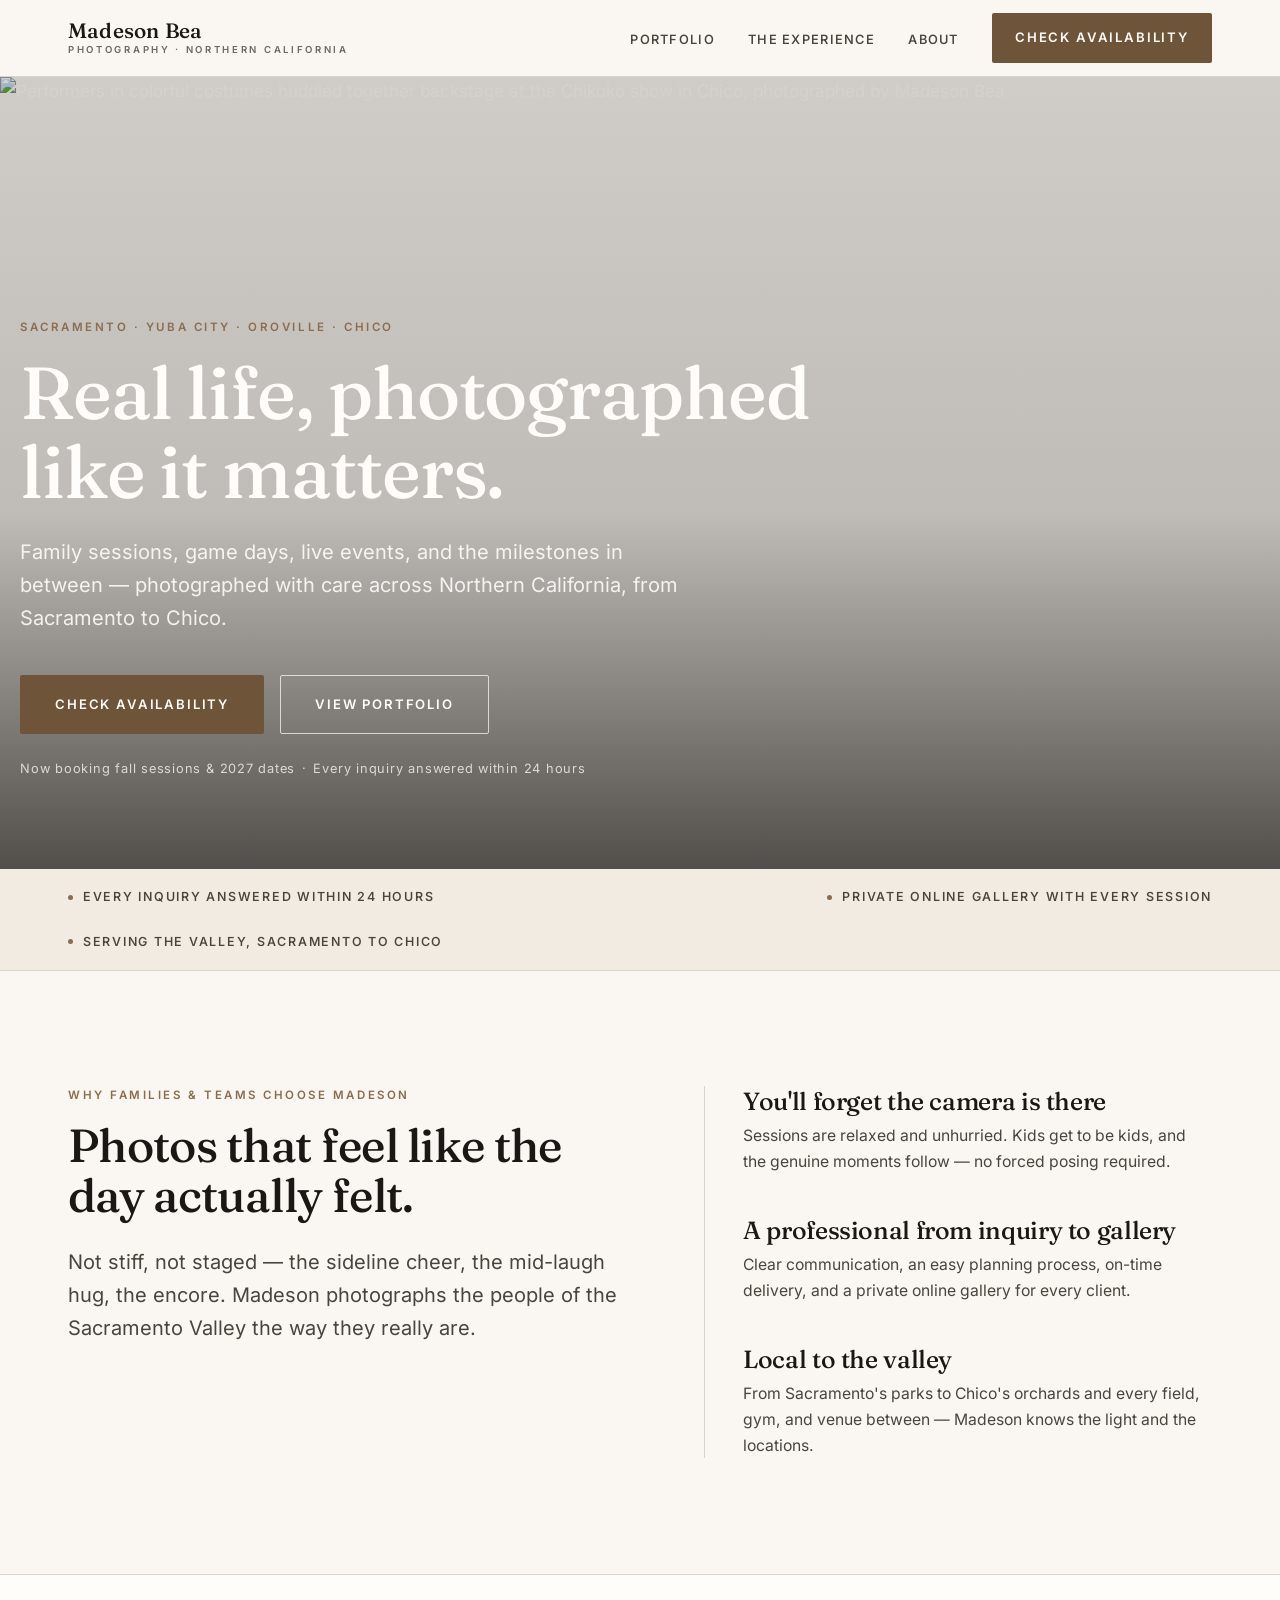
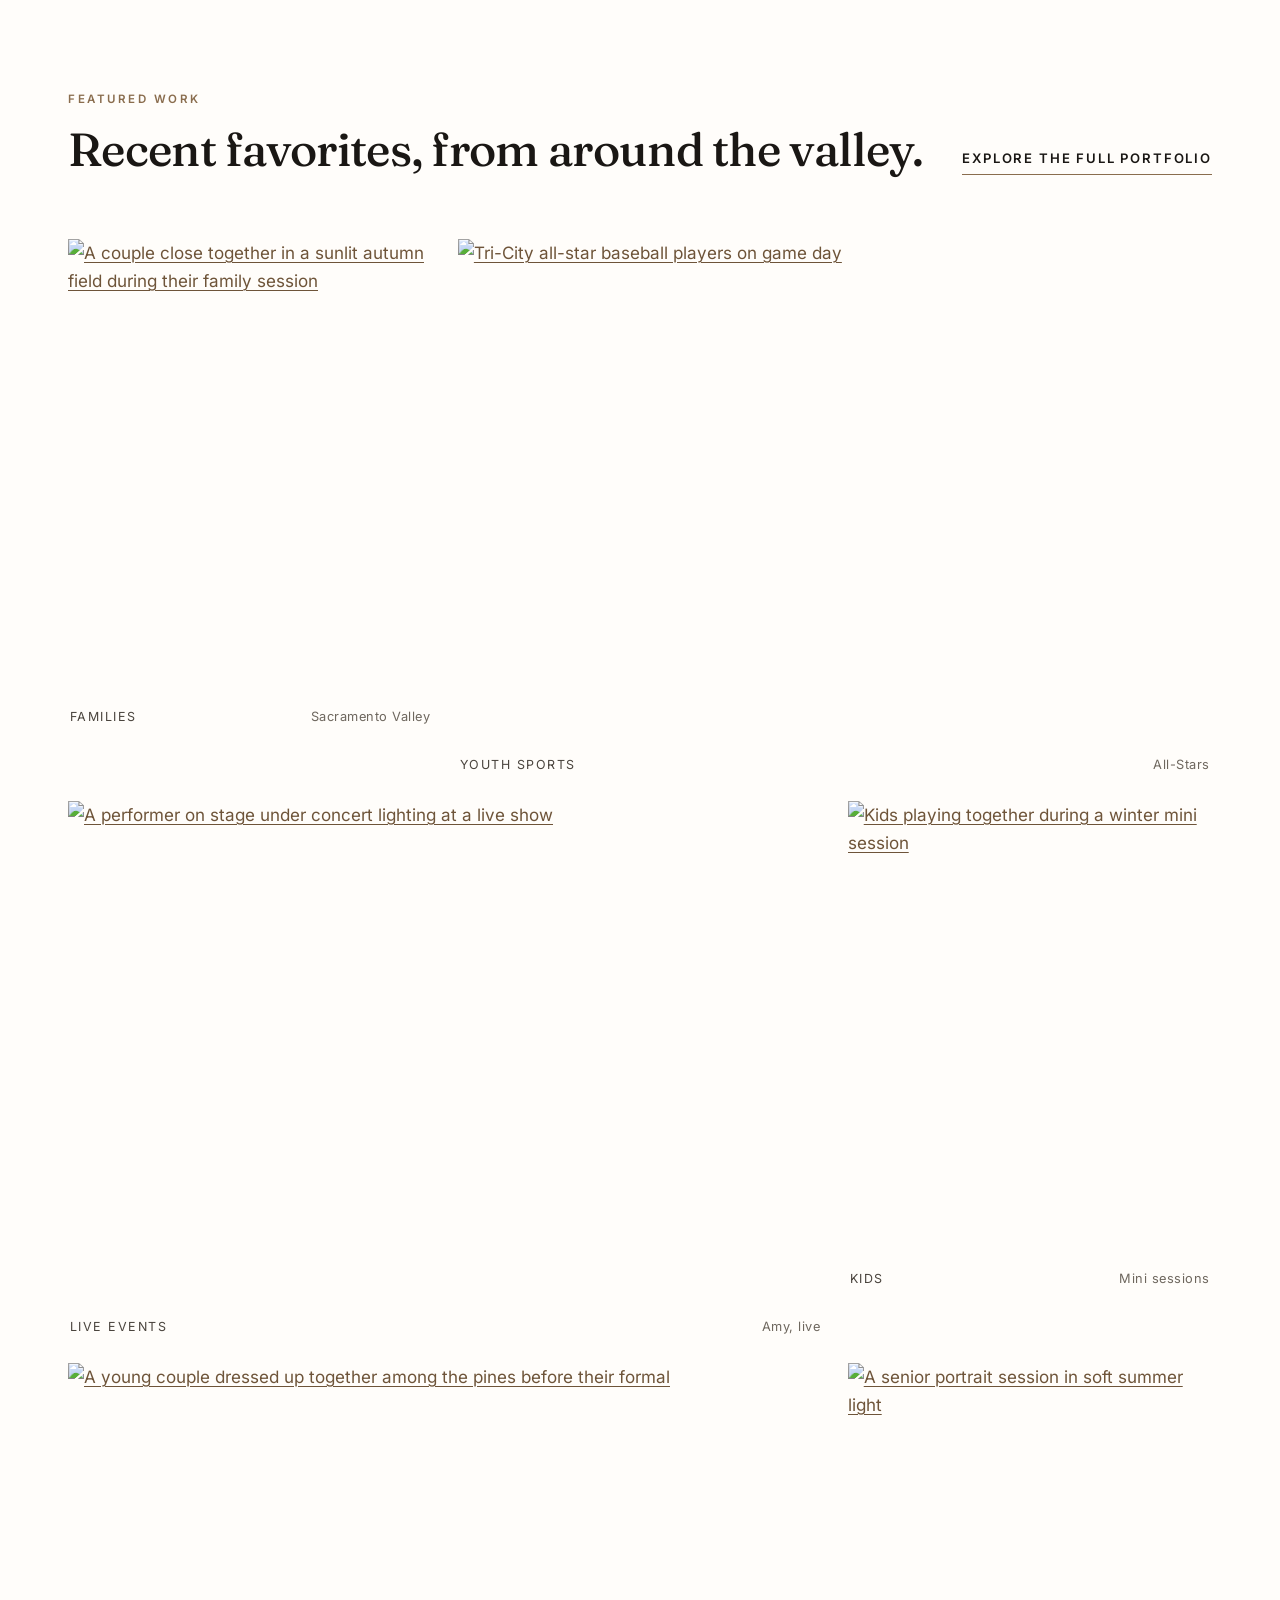
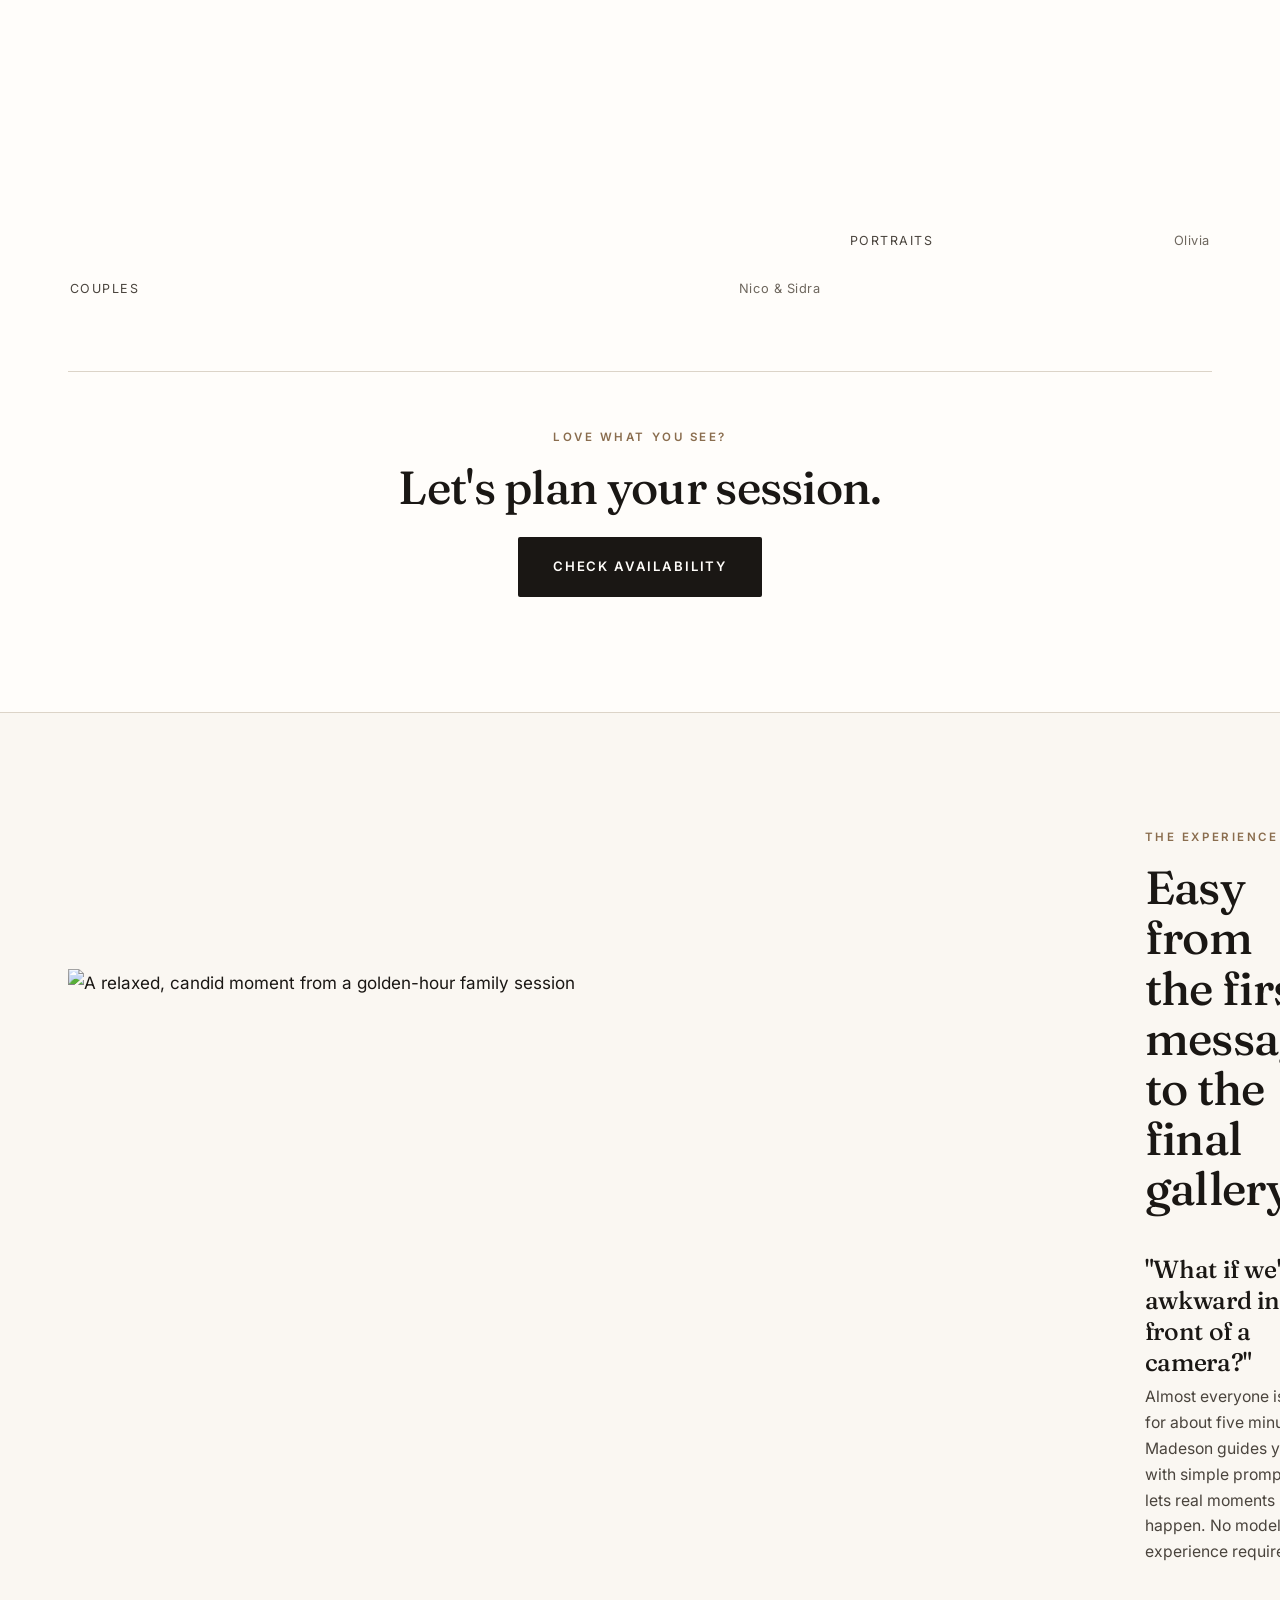
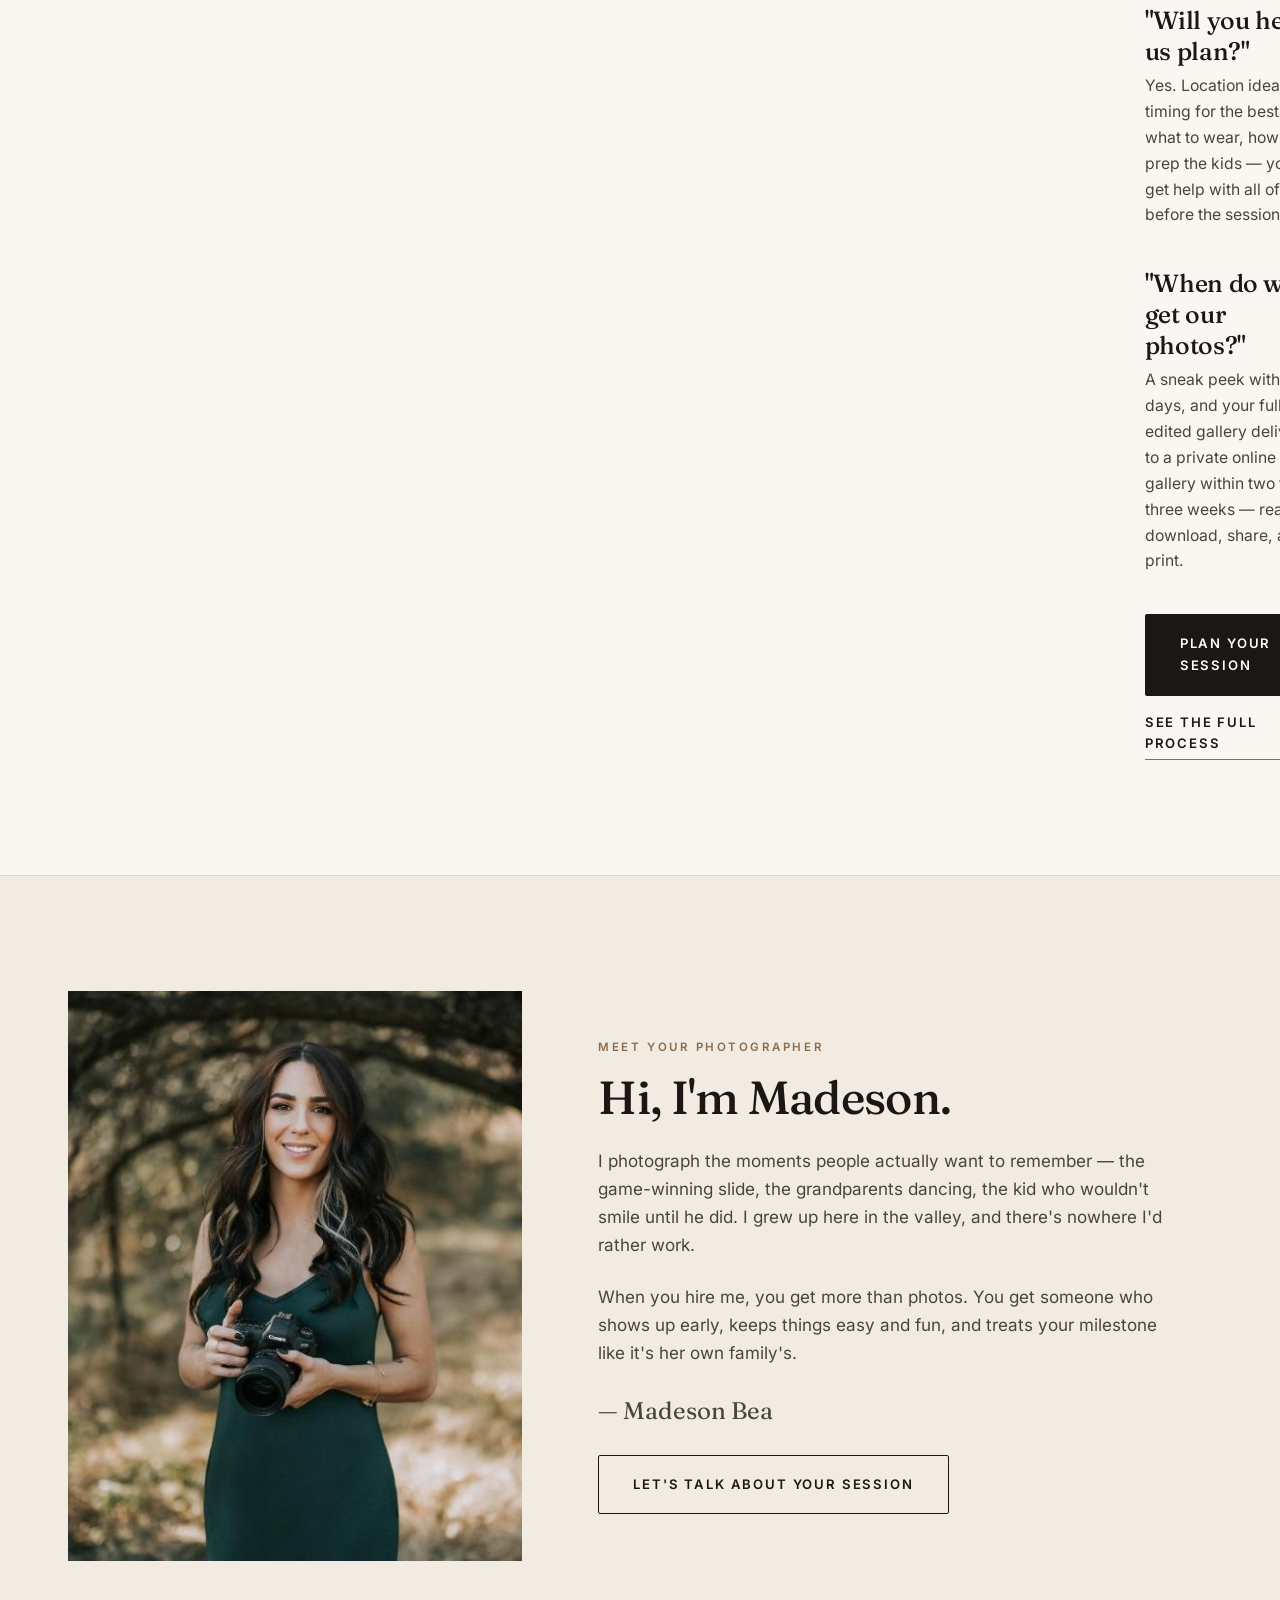
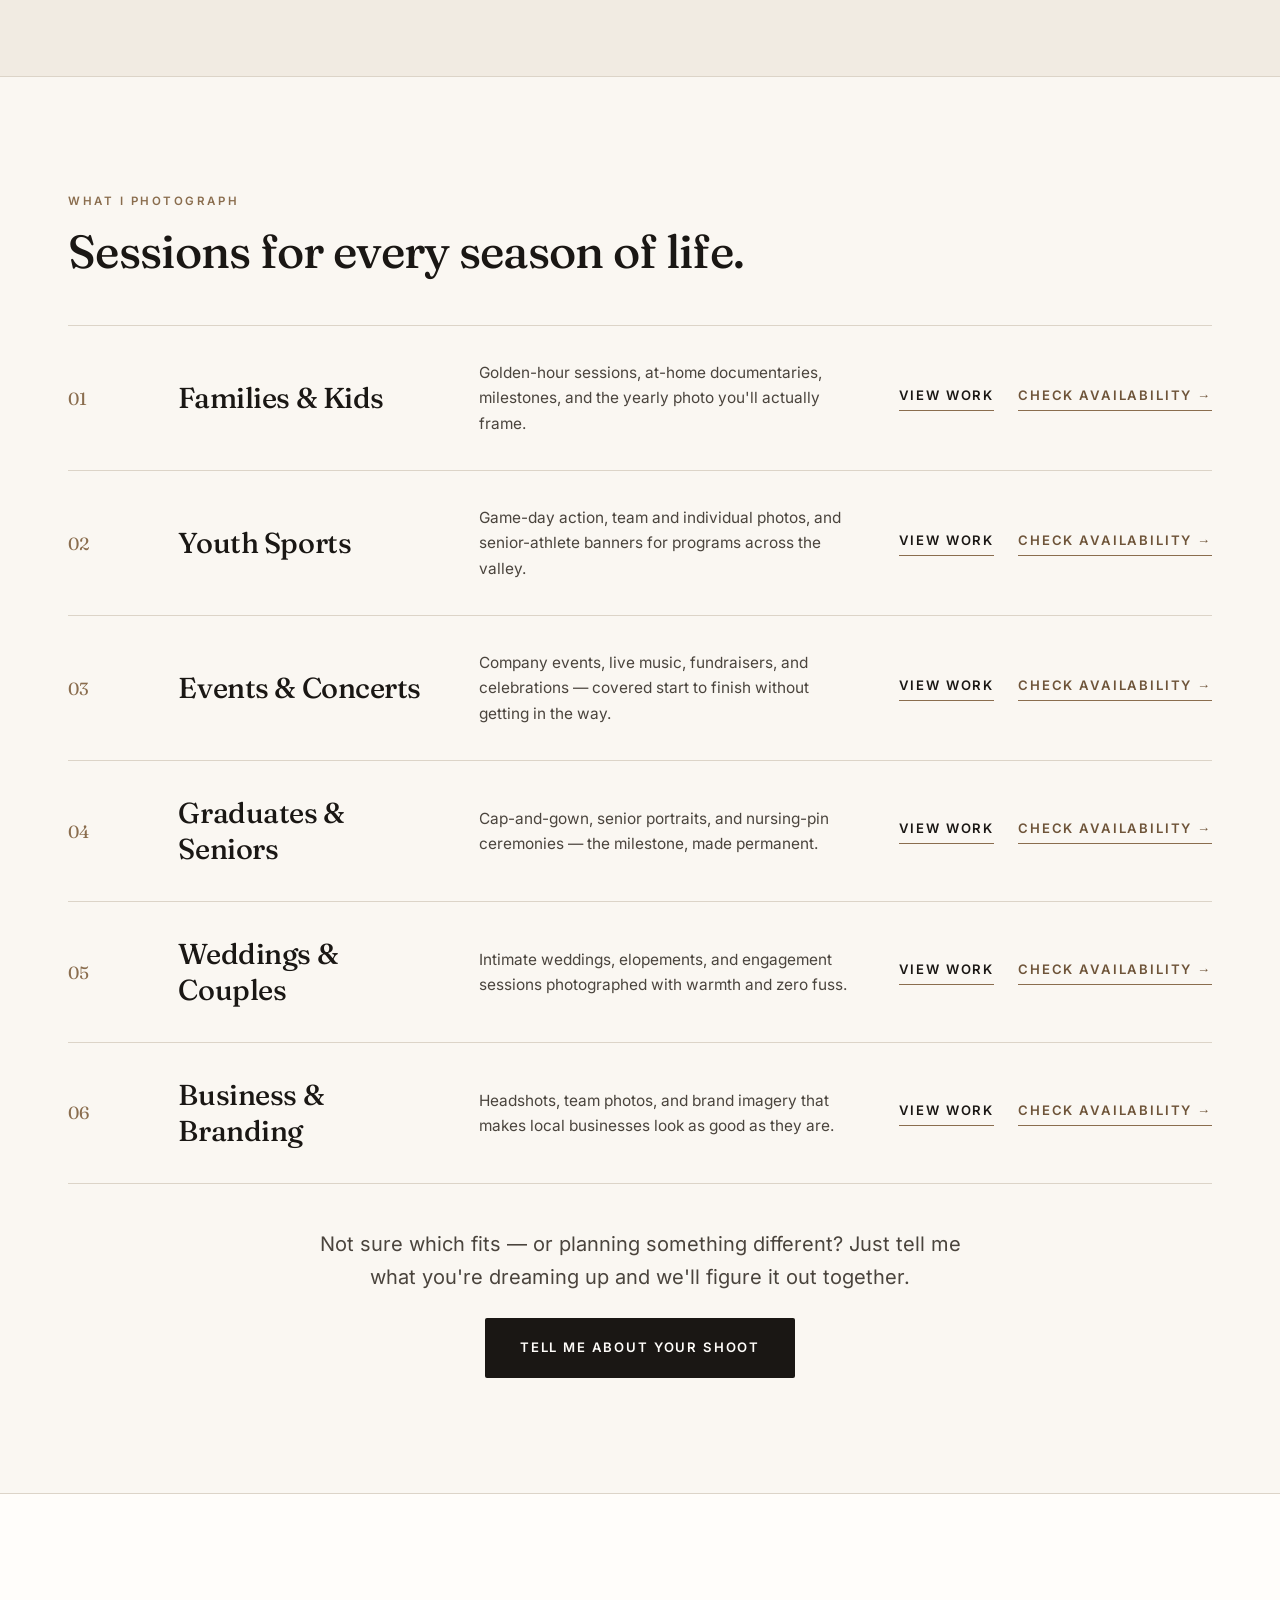
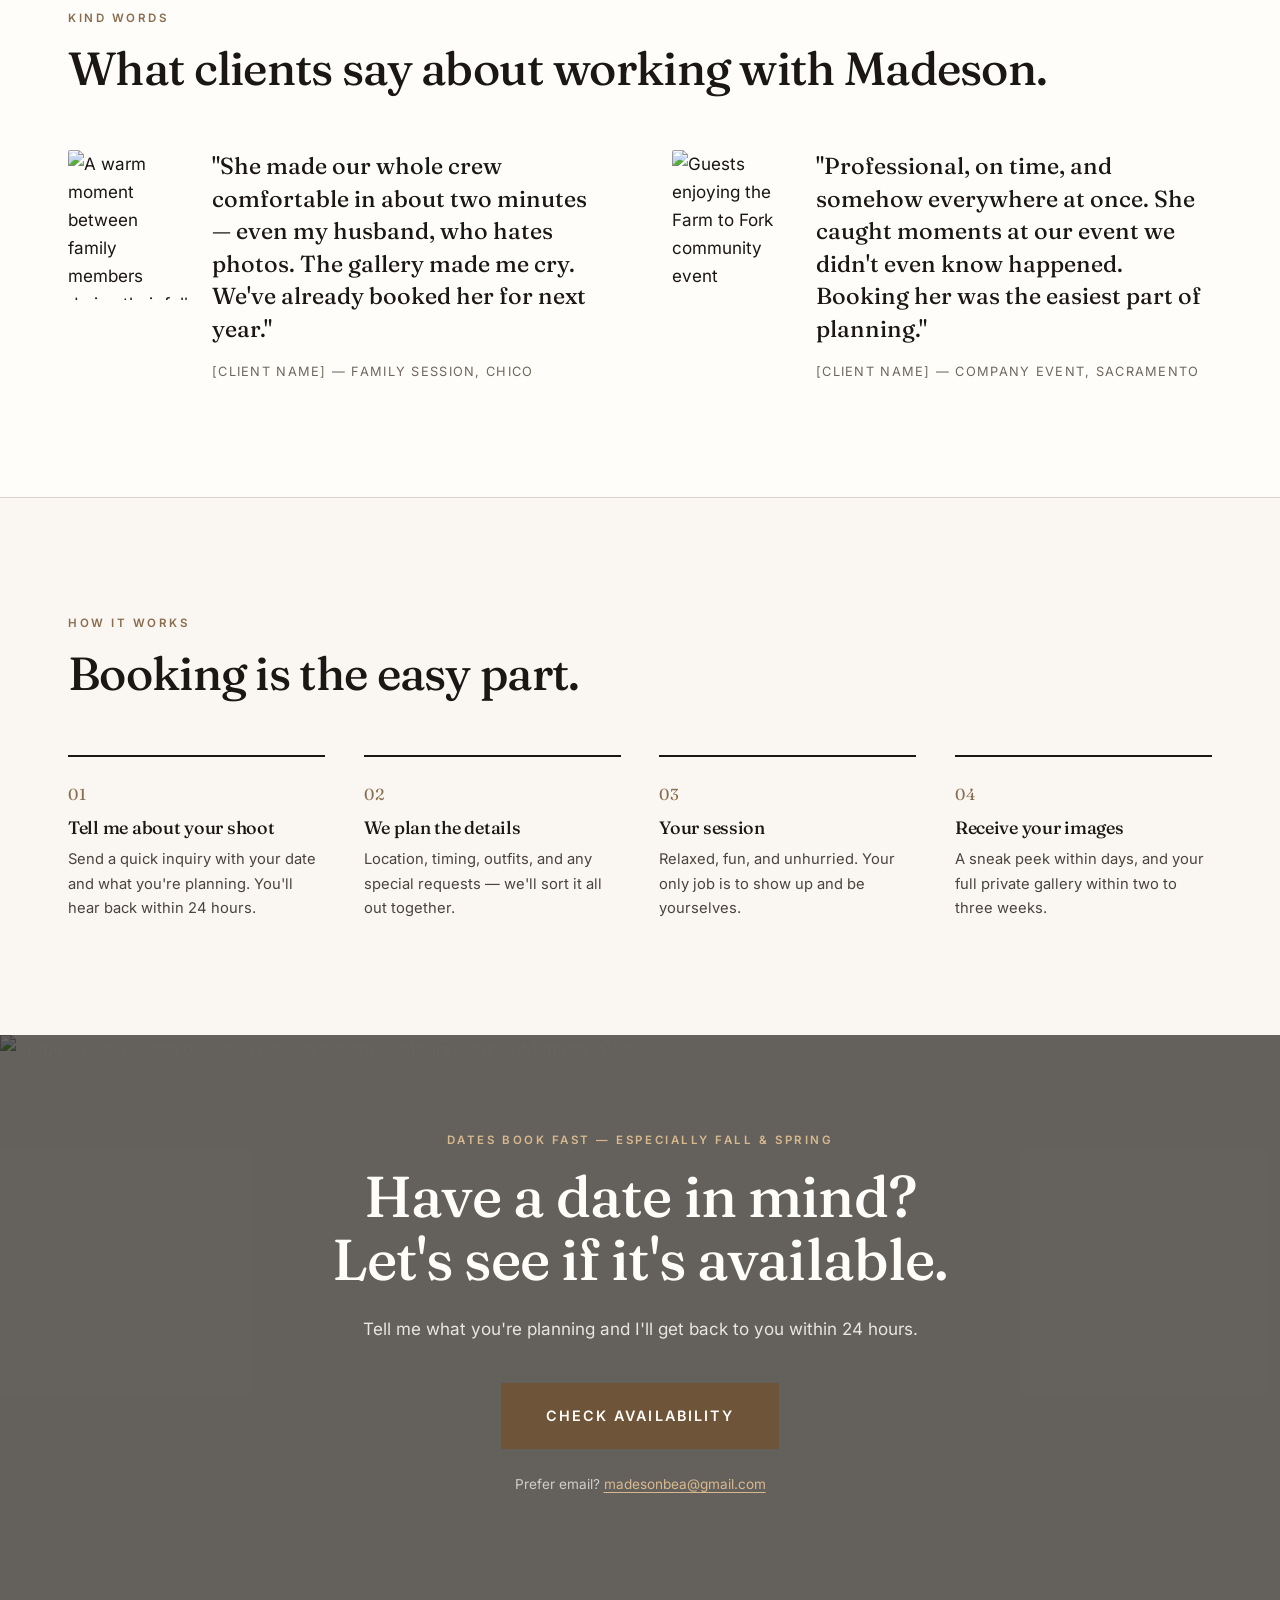
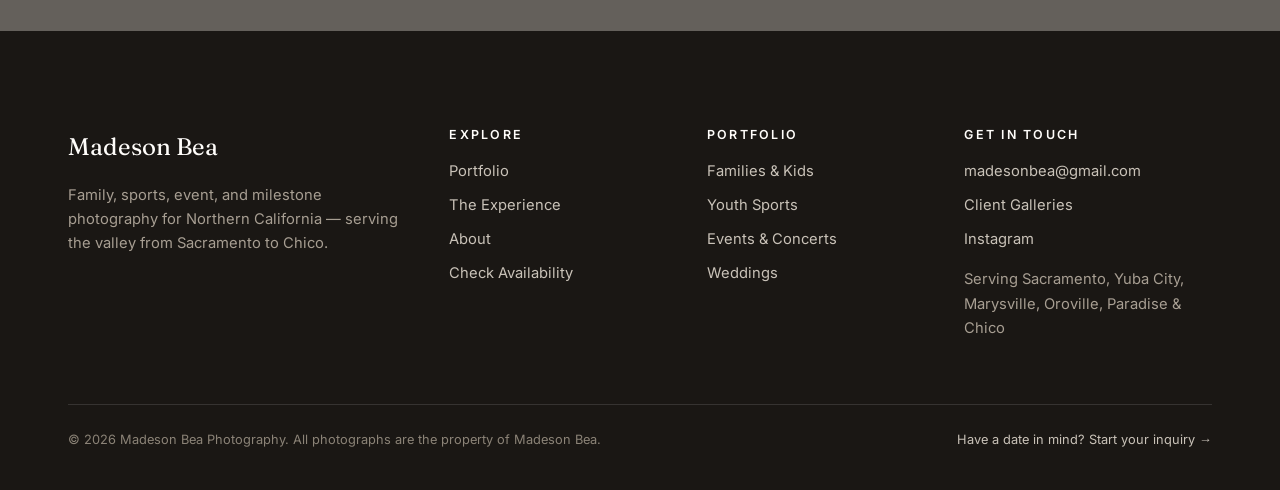
==== commit 2e9c9d9f: "Change homepage hero to Chikoko gallery cover photo" ====
--- a/madesonbeaphotography/index.html
+++ b/madesonbeaphotography/index.html
@@ -9,7 +9,7 @@
   <link rel="preload" as="font" type="font/woff2" href="fonts/fraunces-latin-wght-normal.woff2" crossorigin>
   <link rel="preload" as="font" type="font/woff2" href="fonts/inter-latin-wght-normal.woff2" crossorigin>
   <link rel="stylesheet" href="css/styles.css">
-  <link rel="preload" as="image" href="https://images.pixieset.com/02464145/661731ec7bf39ae3f76f536311473e67-cover-large.jpg">
+    <link rel="preload" as="image" href="https://images.pixieset.com/560345101/4c707d40ee6cfa54148454029d57574f-cover-large.jpg">
   <script type="application/ld+json">
   {
     "@context": "https://schema.org",
@@ -19,7 +19,7 @@
     "description": "Family, youth sports, event, concert, graduation, and wedding photography serving Northern California from Sacramento to Chico.",
     "email": "madesonbea@gmail.com",
     "url": "https://classified-ai.com/madesonbeaphotography/",
-    "image": "https://images.pixieset.com/02464145/661731ec7bf39ae3f76f536311473e67-cover-large.jpg",
+        "image": "https://images.pixieset.com/560345101/4c707d40ee6cfa54148454029d57574f-cover-large.jpg",
     "priceRange": "$$",
     "areaServed": [
       {"@type": "City", "name": "Sacramento"},
@@ -55,7 +55,7 @@
     <!-- 1 · HERO -->
     <section class="hero" aria-label="Introduction">
       <div class="hero-media">
-        <img src="https://images.pixieset.com/02464145/661731ec7bf39ae3f76f536311473e67-cover-large.jpg" width="1500" height="1000" alt="A family together in warm golden evening light in a Northern California field, photographed by Madeson Bea" fetchpriority="high">
+                <img src="https://images.pixieset.com/560345101/4c707d40ee6cfa54148454029d57574f-cover-large.jpg" width="1500" height="840" alt="Performers in colorful costumes huddled together backstage at the Chikoko show in Chico, photographed by Madeson Bea" fetchpriority="high">
         <div class="wrap hero-content">
           <span class="kicker">Sacramento · Yuba City · Oroville · Chico</span>
           <h1>Real life, photographed like it matters.</h1>
